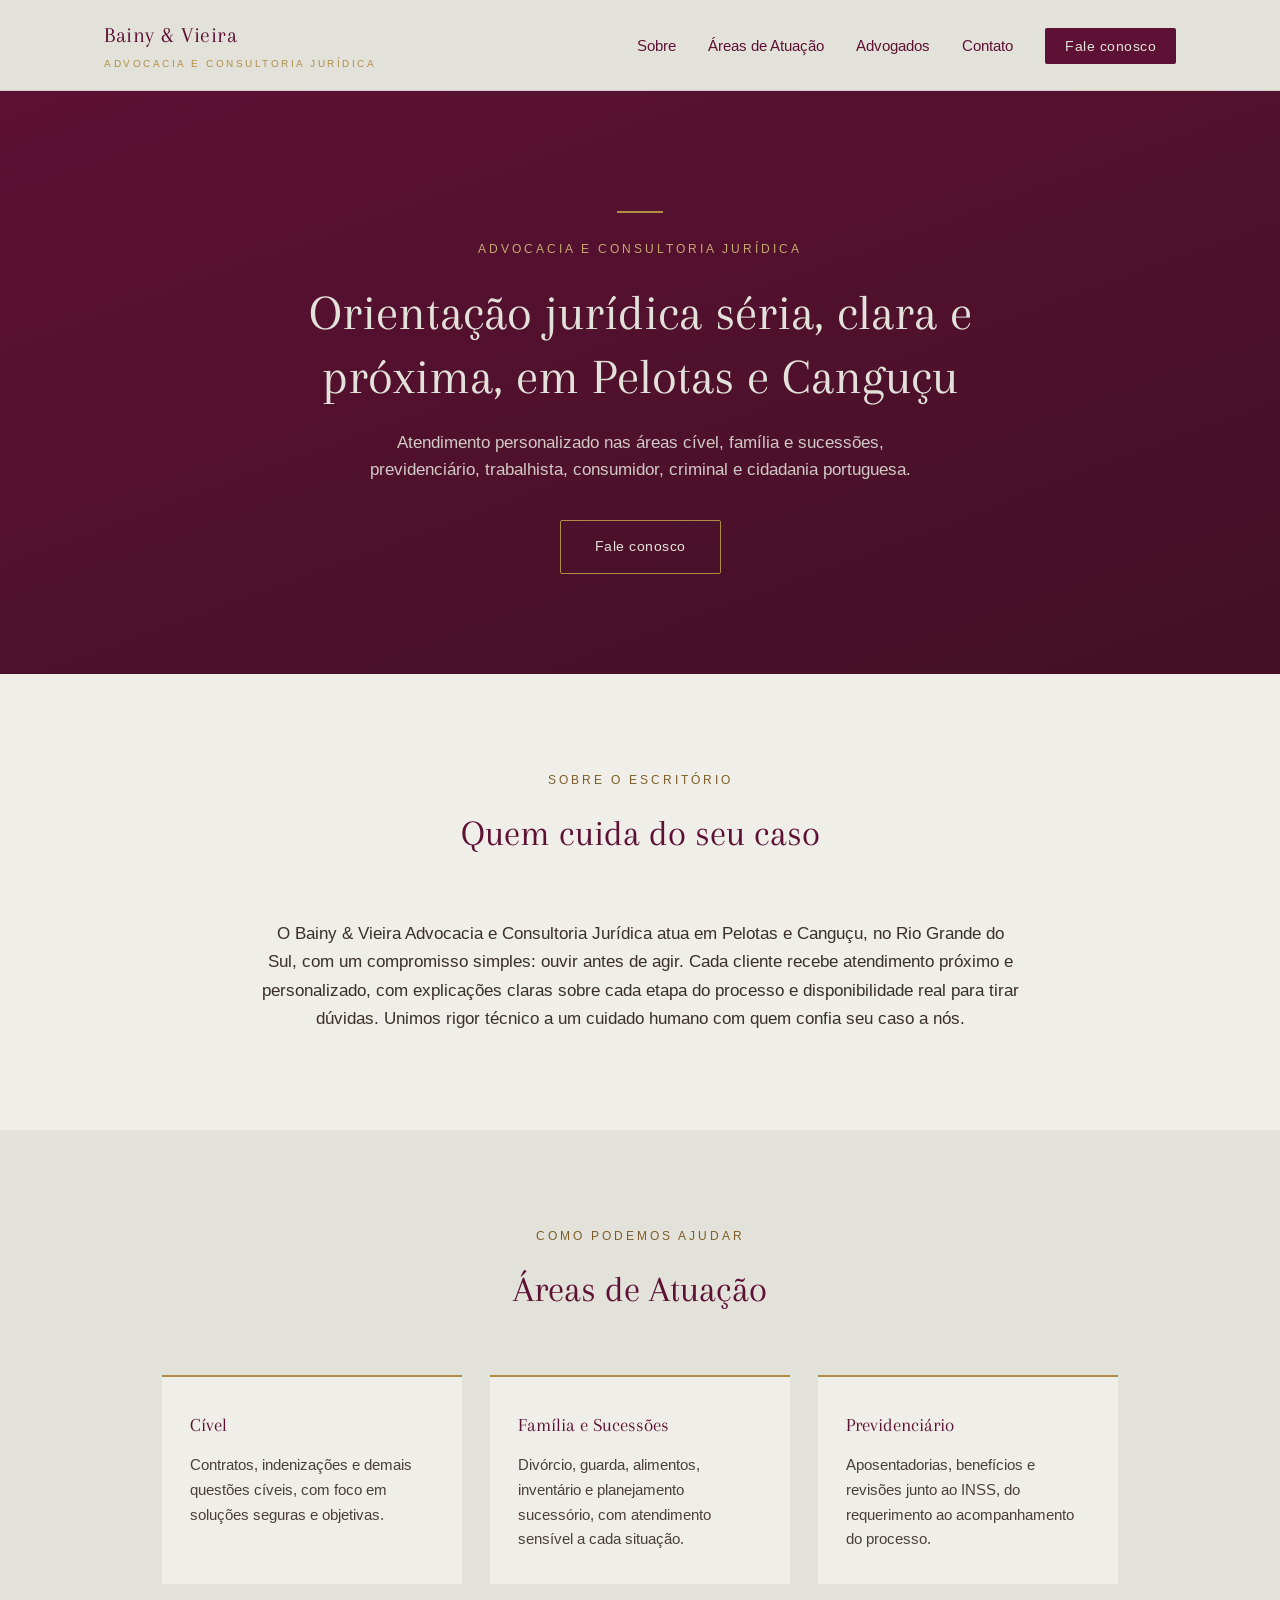
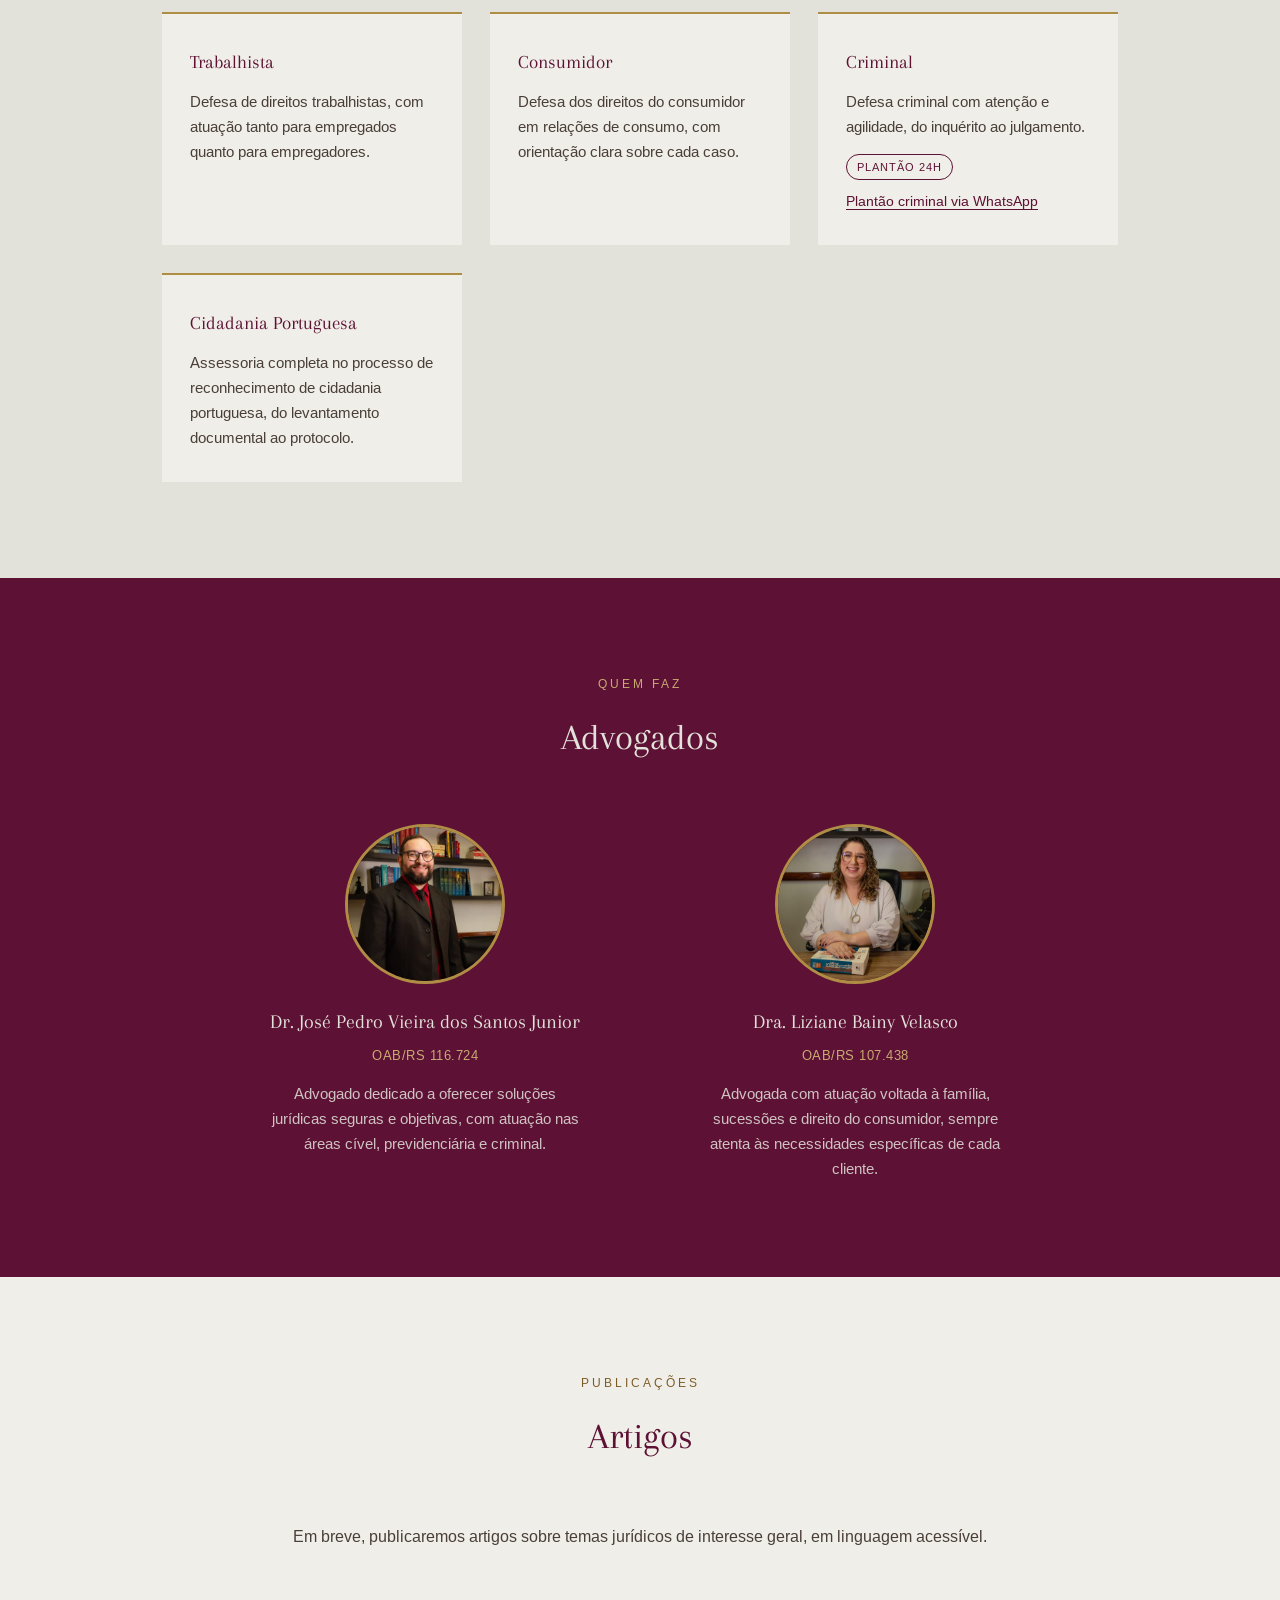
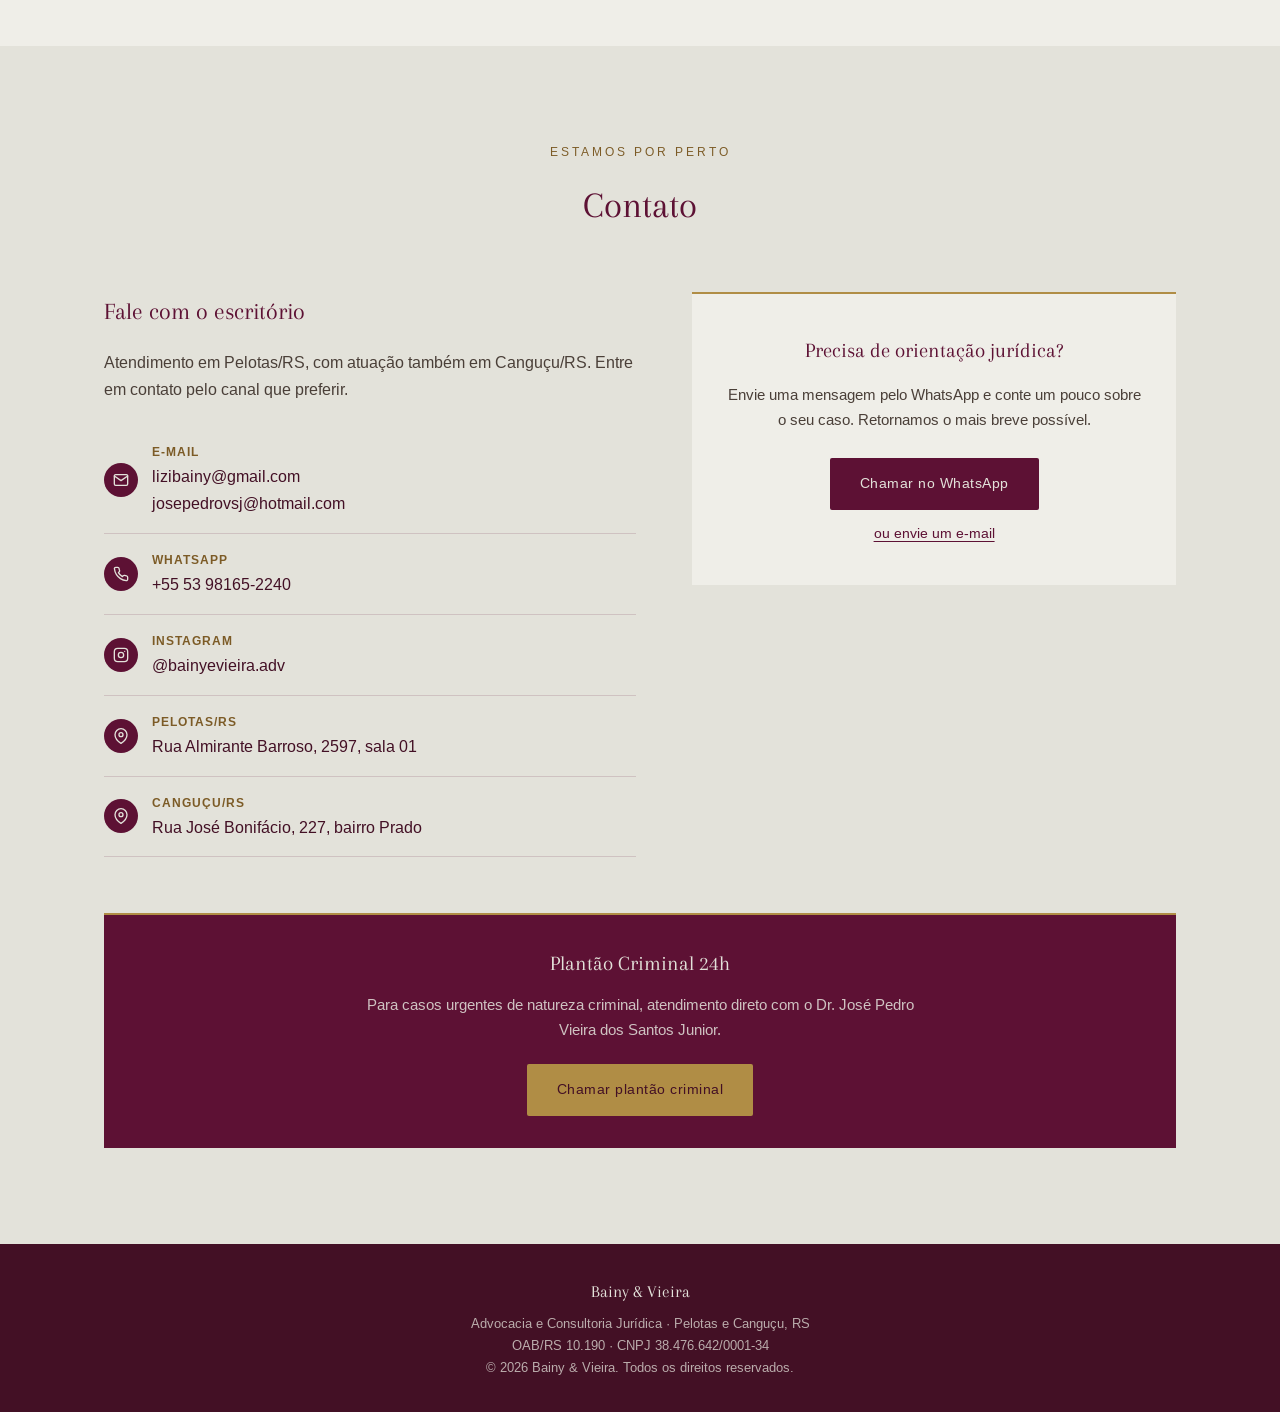
==== index.html @ 046e4b75 "Site Bainy & Vieira v1" ====
<!DOCTYPE html>
<html lang="pt-BR">
<head>
<meta charset="UTF-8">
<meta name="viewport" content="width=device-width, initial-scale=1.0">
<title>Bainy &amp; Vieira Advocacia e Consultoria Jurídica</title>
<meta name="description" content="Bainy &amp; Vieira Advocacia e Consultoria Jurídica. Atuação em Pelotas e Canguçu, RS, nas áreas Cível, Família e Sucessões, Previdenciário, Trabalhista, Consumidor, Criminal e Cidadania Portuguesa.">
<link rel="preconnect" href="https://fonts.googleapis.com">
<link rel="preconnect" href="https://fonts.gstatic.com" crossorigin>
<link href="https://fonts.googleapis.com/css2?family=Arapey:ital@0;1&family=Arimo:ital,wght@0,400;0,500;0,600;0,700;1,400&display=swap" rel="stylesheet">
<link rel="stylesheet" href="assets/styles.css">
<link rel="icon" type="image/svg+xml" href="assets/favicon.svg">
<meta property="og:type" content="website">
<meta property="og:title" content="Bainy &amp; Vieira Advocacia e Consultoria Jurídica">
<meta property="og:description" content="Orientação jurídica séria, clara e próxima, em Pelotas e Canguçu/RS. Atuação nas áreas Cível, Família, Previdenciário, Trabalhista, Consumidor, Criminal e Cidadania Portuguesa.">
<meta property="og:url" content="https://bainyevieira.adv.br">
<meta property="og:locale" content="pt_BR">
</head>
<body>

<header>
  <div class="nav-wrap">
    <a href="#inicio" class="brand">Bainy &amp; Vieira
      <span>Advocacia e Consultoria Jurídica</span>
    </a>
    <button class="menu-toggle" id="menuToggle" aria-label="Abrir menu">
      <span></span><span></span><span></span>
    </button>
    <nav>
      <ul id="navList">
        <li><a href="#sobre">Sobre</a></li>
        <li><a href="#areas">Áreas de Atuação</a></li>
        <li><a href="#advogados">Advogados</a></li>
        <!-- <li><a href="artigos/index.html">Artigos</a></li> -->
        <li><a href="#contato">Contato</a></li>
        <li><a href="#contato" class="nav-cta">Fale conosco</a></li>
      </ul>
    </nav>
  </div>
</header>

<section class="hero" id="inicio">
  <div class="hero-divider"></div>
  <p class="eyebrow">Advocacia e Consultoria Jurídica</p>
  <h1>Orientação jurídica séria, clara e próxima, em Pelotas e Canguçu</h1>
  <p>Atendimento personalizado nas áreas cível, família e sucessões, previdenciário, trabalhista, consumidor, criminal e cidadania portuguesa.</p>
  <a href="#contato" class="btn">Fale conosco</a>
</section>

<section class="sobre" id="sobre">
  <div class="container">
    <div class="section-head">
      <span class="kicker">Sobre o escritório</span>
      <h2>Quem cuida do seu caso</h2>
    </div>
    <div class="sobre-content">
      <p>O Bainy &amp; Vieira Advocacia e Consultoria Jurídica atua em Pelotas e Canguçu, no Rio Grande do Sul, com um compromisso simples: ouvir antes de agir. Cada cliente recebe atendimento próximo e personalizado, com explicações claras sobre cada etapa do processo e disponibilidade real para tirar dúvidas. Unimos rigor técnico a um cuidado humano com quem confia seu caso a nós.</p>
    </div>
  </div>
</section>

<section id="areas">
  <div class="container">
    <div class="section-head">
      <span class="kicker">Como podemos ajudar</span>
      <h2>Áreas de Atuação</h2>
    </div>
    <div class="areas-grid">
      <div class="area-card">
        <h3>Cível</h3>
        <p>Contratos, indenizações e demais questões cíveis, com foco em soluções seguras e objetivas.</p>
      </div>
      <div class="area-card">
        <h3>Família e Sucessões</h3>
        <p>Divórcio, guarda, alimentos, inventário e planejamento sucessório, com atendimento sensível a cada situação.</p>
      </div>
      <div class="area-card">
        <h3>Previdenciário</h3>
        <p>Aposentadorias, benefícios e revisões junto ao INSS, do requerimento ao acompanhamento do processo.</p>
      </div>
      <div class="area-card">
        <h3>Trabalhista</h3>
        <p>Defesa de direitos trabalhistas, com atuação tanto para empregados quanto para empregadores.</p>
      </div>
      <div class="area-card">
        <h3>Consumidor</h3>
        <p>Defesa dos direitos do consumidor em relações de consumo, com orientação clara sobre cada caso.</p>
      </div>
      <div class="area-card">
        <h3>Criminal</h3>
        <p>Defesa criminal com atenção e agilidade, do inquérito ao julgamento.</p>
        <span class="badge">Plantão 24h</span>
        <a href="https://wa.me/5553991443211" target="_blank" rel="noopener" class="link-secundario">Plantão criminal via WhatsApp</a>
      </div>
      <div class="area-card">
        <h3>Cidadania Portuguesa</h3>
        <p>Assessoria completa no processo de reconhecimento de cidadania portuguesa, do levantamento documental ao protocolo.</p>
      </div>
    </div>
  </div>
</section>

<section class="advogados" id="advogados">
  <div class="container">
    <div class="section-head">
      <span class="kicker">Quem faz</span>
      <h2>Advogados</h2>
    </div>
    <div class="advogados-grid">
      <div class="advogado-card">
        <img src="imagem-pedro.jpg" alt="Dr. José Pedro Vieira dos Santos Junior" class="avatar-foto" width="160" height="160" loading="lazy">
        <h3>Dr. José Pedro Vieira dos Santos Junior</h3>
        <p class="oab">OAB/RS 116.724</p>
        <p class="bio">Advogado dedicado a oferecer soluções jurídicas seguras e objetivas, com atuação nas áreas cível, previdenciária e criminal.</p>
      </div>
      <div class="advogado-card">
        <img src="imagem-lizi.jpg" alt="Dra. Liziane Bainy Velasco" class="avatar-foto" width="160" height="160" loading="lazy">
        <h3>Dra. Liziane Bainy Velasco</h3>
        <p class="oab">OAB/RS 107.438</p>
        <p class="bio">Advogada com atuação voltada à família, sucessões e direito do consumidor, sempre atenta às necessidades específicas de cada cliente.</p>
      </div>
    </div>
  </div>
</section>

<section class="artigos" id="artigos-home">
  <div class="container">
    <div class="section-head">
      <span class="kicker">Publicações</span>
      <h2>Artigos</h2>
    </div>
    <p class="artigos-em-breve">Em breve, publicaremos artigos sobre temas jurídicos de interesse geral, em linguagem acessível.</p>
  </div>
</section>

<section id="contato">
  <div class="container">
    <div class="section-head">
      <span class="kicker">Estamos por perto</span>
      <h2>Contato</h2>
    </div>
    <div class="contato-grid">
      <div class="contato-info">
        <h3>Fale com o escritório</h3>
        <p>Atendimento em Pelotas/RS, com atuação também em Canguçu/RS. Entre em contato pelo canal que preferir.</p>
        <ul class="contato-lista">
          <li>
            <span class="icone" aria-hidden="true">
              <svg viewBox="0 0 24 24" fill="none" stroke="currentColor" stroke-width="2" stroke-linecap="round" stroke-linejoin="round"><rect x="2" y="4" width="20" height="16" rx="2"/><path d="M22 6l-10 7L2 6"/></svg>
            </span>
            <div>
              <strong>E-mail</strong>
              <a href="mailto:lizibainy@gmail.com">lizibainy@gmail.com</a><br>
              <a href="mailto:josepedrovsj@hotmail.com">josepedrovsj@hotmail.com</a>
            </div>
          </li>
          <li>
            <span class="icone" aria-hidden="true">
              <svg viewBox="0 0 24 24" fill="none" stroke="currentColor" stroke-width="2" stroke-linecap="round" stroke-linejoin="round"><path d="M22 16.92v3a2 2 0 0 1-2.18 2 19.79 19.79 0 0 1-8.63-3.07 19.5 19.5 0 0 1-6-6 19.79 19.79 0 0 1-3.07-8.67A2 2 0 0 1 4.11 2h3a2 2 0 0 1 2 1.72c.13.96.36 1.9.7 2.81a2 2 0 0 1-.45 2.11L8.09 9.91a16 16 0 0 0 6 6l1.27-1.27a2 2 0 0 1 2.11-.45c.91.34 1.85.57 2.81.7A2 2 0 0 1 22 16.92z"/></svg>
            </span>
            <div>
              <strong>WhatsApp</strong>
              <a href="https://wa.me/5553981652240" target="_blank" rel="noopener">+55 53 98165-2240</a>
            </div>
          </li>
          <li>
            <span class="icone" aria-hidden="true">
              <svg viewBox="0 0 24 24" fill="none" stroke="currentColor" stroke-width="2" stroke-linecap="round" stroke-linejoin="round"><rect x="2" y="2" width="20" height="20" rx="5"/><circle cx="12" cy="12" r="4"/><circle cx="17.5" cy="6.5" r="1" fill="currentColor" stroke="none"/></svg>
            </span>
            <div>
              <strong>Instagram</strong>
              <a href="https://instagram.com/bainyevieira.adv" target="_blank" rel="noopener">@bainyevieira.adv</a>
            </div>
          </li>
          <li>
            <span class="icone" aria-hidden="true">
              <svg viewBox="0 0 24 24" fill="none" stroke="currentColor" stroke-width="2" stroke-linecap="round" stroke-linejoin="round"><path d="M21 10c0 7-9 13-9 13s-9-6-9-13a9 9 0 0 1 18 0z"/><circle cx="12" cy="10" r="3"/></svg>
            </span>
            <div>
              <strong>Pelotas/RS</strong>
              <span>Rua Almirante Barroso, 2597, sala 01</span>
            </div>
          </li>
          <li>
            <span class="icone" aria-hidden="true">
              <svg viewBox="0 0 24 24" fill="none" stroke="currentColor" stroke-width="2" stroke-linecap="round" stroke-linejoin="round"><path d="M21 10c0 7-9 13-9 13s-9-6-9-13a9 9 0 0 1 18 0z"/><circle cx="12" cy="10" r="3"/></svg>
            </span>
            <div>
              <strong>Canguçu/RS</strong>
              <span>Rua José Bonifácio, 227, bairro Prado</span>
            </div>
          </li>
        </ul>
      </div>
      <div class="contato-card">
        <h3>Precisa de orientação jurídica?</h3>
        <p>Envie uma mensagem pelo WhatsApp e conte um pouco sobre o seu caso. Retornamos o mais breve possível.</p>
        <a href="https://wa.me/5553981652240" target="_blank" rel="noopener" class="btn-vinho">Chamar no WhatsApp</a>
        <a href="mailto:lizibainy@gmail.com" class="link-secundario">ou envie um e-mail</a>
      </div>
    </div>
    <div class="plantao-criminal">
      <h3>Plantão Criminal 24h</h3>
      <p>Para casos urgentes de natureza criminal, atendimento direto com o Dr. José Pedro Vieira dos Santos Junior.</p>
      <a href="https://wa.me/5553991443211" target="_blank" rel="noopener" class="btn-vinho">Chamar plantão criminal</a>
    </div>
  </div>
</section>

<footer>
  <div class="brand-footer">Bainy &amp; Vieira</div>
  <p>Advocacia e Consultoria Jurídica &middot; Pelotas e Canguçu, RS</p>
  <p>OAB/RS 10.190 &middot; CNPJ 38.476.642/0001-34</p>
  <p>&copy; <span id="ano"></span> Bainy &amp; Vieira. Todos os direitos reservados.</p>
</footer>

<script src="assets/main.js"></script>

</body>
</html>
---- assets/styles.css ----
:root{
  --vinho: #5D1134;
  --vinho-escuro: #431025;
  --creme: #E3E2DA;
  --creme-claro: #EFEEE8;
  --dourado: #B08D45;
  --dourado-claro: #C9AC72;
  --dourado-texto: #7C5B26;
  --texto: #2B2320;
  --sombra: rgba(93,17,52,0.12);
}

*{ box-sizing: border-box; margin:0; padding:0; }

html{ scroll-behavior: smooth; }

body{
  font-family: 'Arimo', sans-serif;
  background: var(--creme);
  color: var(--texto);
  line-height: 1.65;
  -webkit-font-smoothing: antialiased;
}

h1,h2,h3,.brand{
  font-family: 'Arapey', serif;
  font-weight: 400;
  color: var(--vinho);
}

a{ color: inherit; text-decoration: none; }

img{ max-width: 100%; display: block; }

.container{
  max-width: 1120px;
  margin: 0 auto;
  padding: 0 24px;
}

/* ---------- HEADER ---------- */
header{
  position: sticky;
  top: 0;
  z-index: 100;
  background: var(--creme);
  border-bottom: 1px solid rgba(93,17,52,0.12);
}

.nav-wrap{
  display: flex;
  align-items: center;
  justify-content: space-between;
  padding: 18px 24px;
  max-width: 1120px;
  margin: 0 auto;
}

.brand{
  font-size: 1.35rem;
  letter-spacing: 0.5px;
}

.brand span{
  display: block;
  font-family: 'Arimo', sans-serif;
  font-size: 0.62rem;
  letter-spacing: 2.5px;
  text-transform: uppercase;
  color: var(--dourado);
  margin-top: 2px;
}

nav ul{
  list-style: none;
  display: flex;
  gap: 32px;
}

nav a{
  font-size: 0.92rem;
  color: var(--vinho);
  position: relative;
  padding-bottom: 4px;
}

nav a::after{
  content: "";
  position: absolute;
  left: 0; bottom: 0;
  width: 0;
  height: 1px;
  background: var(--dourado);
  transition: width 0.25s ease;
}

nav a:hover::after{ width: 100%; }

.nav-cta{
  background: var(--vinho);
  color: var(--creme) !important;
  padding: 10px 20px;
  border-radius: 2px;
  font-size: 0.85rem;
  letter-spacing: 0.5px;
  transition: background 0.25s ease;
}
.nav-cta:hover{ background: var(--vinho-escuro); }
.nav-cta::after{ display:none; }

.menu-toggle{
  display: none;
  flex-direction: column;
  gap: 5px;
  background: none;
  border: none;
  cursor: pointer;
  padding: 6px;
}
.menu-toggle span{
  width: 24px;
  height: 2px;
  background: var(--vinho);
}

/* ---------- HERO ---------- */
.hero{
  background: linear-gradient(160deg, var(--vinho) 0%, var(--vinho-escuro) 100%);
  color: var(--creme);
  padding: 120px 24px 100px;
  text-align: center;
}

.hero .eyebrow{
  text-transform: uppercase;
  letter-spacing: 3px;
  font-size: 0.75rem;
  color: var(--dourado-claro);
  margin-bottom: 22px;
}

.hero h1{
  color: var(--creme);
  font-size: clamp(2.1rem, 4.5vw, 3.2rem);
  max-width: 780px;
  margin: 0 auto 20px;
  line-height: 1.25;
}

.hero p{
  max-width: 560px;
  margin: 0 auto 36px;
  font-size: 1.05rem;
  color: rgba(227,226,218,0.88);
}

.btn{
  display: inline-block;
  padding: 14px 34px;
  border: 1px solid var(--dourado);
  color: var(--creme);
  font-size: 0.9rem;
  letter-spacing: 0.5px;
  border-radius: 2px;
  transition: all 0.25s ease;
}
.btn:hover{
  background: var(--dourado);
  color: var(--vinho-escuro);
}

.hero-divider{
  width: 46px;
  height: 2px;
  background: var(--dourado);
  margin: 0 auto 26px;
}

/* ---------- PAGE HEADER (subpáginas) ---------- */
.pagina-header{
  background: linear-gradient(160deg, var(--vinho) 0%, var(--vinho-escuro) 100%);
  color: var(--creme);
  padding: 76px 24px 60px;
  text-align: center;
}

.pagina-header .eyebrow{
  text-transform: uppercase;
  letter-spacing: 3px;
  font-size: 0.75rem;
  color: var(--dourado-claro);
  margin-bottom: 16px;
}

.pagina-header h1{
  color: var(--creme);
  font-size: clamp(1.8rem, 4vw, 2.6rem);
  max-width: 700px;
  margin: 0 auto 16px;
}

.pagina-header p{
  max-width: 560px;
  margin: 0 auto;
  color: rgba(227,226,218,0.88);
  font-size: 1rem;
}

/* ---------- SECTION GENERIC ---------- */
section{ padding: 96px 0; }

.section-head{
  text-align: center;
  max-width: 620px;
  margin: 0 auto 56px;
}

.section-head .kicker{
  text-transform: uppercase;
  letter-spacing: 3px;
  font-size: 0.72rem;
  color: var(--dourado-texto);
  display: block;
  margin-bottom: 14px;
}

.section-head h2{
  font-size: clamp(1.7rem, 3vw, 2.3rem);
}

/* ---------- SOBRE ---------- */
.sobre{
  background: var(--creme-claro);
}

.sobre-content{
  max-width: 760px;
  margin: 0 auto;
  text-align: center;
}

.sobre-content p{
  font-size: 1.08rem;
  color: #3a2f29;
}

/* ---------- AREAS ---------- */
.areas-grid{
  display: grid;
  grid-template-columns: repeat(auto-fill, minmax(260px, 300px));
  justify-content: center;
  gap: 28px;
}

.area-card{
  background: var(--creme-claro);
  border-top: 2px solid var(--dourado);
  padding: 32px 28px;
  transition: transform 0.25s ease, box-shadow 0.25s ease;
}

.area-card:hover{
  transform: translateY(-4px);
  box-shadow: 0 14px 30px var(--sombra);
}

.area-card h3{
  font-size: 1.2rem;
  margin-bottom: 12px;
}

.area-card p{
  font-size: 0.94rem;
  color: #4a3f38;
}

.area-card .badge{
  display: inline-block;
  margin-top: 14px;
  font-size: 0.7rem;
  letter-spacing: 1px;
  text-transform: uppercase;
  color: var(--vinho);
  border: 1px solid var(--vinho);
  padding: 3px 10px;
  border-radius: 20px;
}

/* ---------- ADVOGADOS ---------- */
.advogados{
  background: var(--vinho);
  color: var(--creme);
}

.advogados .section-head h2{ color: var(--creme); }
.advogados .section-head .kicker{ color: var(--dourado-claro); }

.advogados-grid{
  display: grid;
  grid-template-columns: repeat(auto-fit, minmax(280px, 1fr));
  gap: 40px;
  max-width: 820px;
  margin: 0 auto;
}

.advogado-card{
  text-align: center;
}

.avatar{
  width: 108px;
  height: 108px;
  border-radius: 50%;
  background: var(--vinho-escuro);
  border: 2px solid var(--dourado);
  display: flex;
  align-items: center;
  justify-content: center;
  margin: 0 auto 22px;
  font-family: 'Arapey', serif;
  font-size: 1.7rem;
  color: var(--dourado-claro);
}

.avatar-foto{
  width: 160px;
  height: 160px;
  border-radius: 50%;
  border: 3px solid var(--dourado);
  object-fit: cover;
  object-position: center center;
  margin: 0 auto 22px;
  display: block;
}

.advogado-card h3{
  color: var(--creme);
  font-size: 1.25rem;
  margin-bottom: 6px;
}

.oab{
  font-size: 0.8rem;
  color: var(--dourado-claro);
  letter-spacing: 0.5px;
  margin-bottom: 16px;
}

.advogado-card p.bio{
  font-size: 0.94rem;
  color: rgba(227,226,218,0.85);
  max-width: 320px;
  margin: 0 auto;
}

/* ---------- ARTIGOS ---------- */
.artigos{
  background: var(--creme-claro);
}

.artigos-grid{
  display: grid;
  grid-template-columns: repeat(auto-fill, minmax(280px, 340px));
  justify-content: center;
  gap: 28px;
}

.artigo-card{
  background: var(--creme);
  border-top: 2px solid var(--dourado);
  padding: 30px 28px;
  display: flex;
  flex-direction: column;
  transition: transform 0.25s ease, box-shadow 0.25s ease;
}

.artigo-card:hover{
  transform: translateY(-4px);
  box-shadow: 0 14px 30px var(--sombra);
}

.artigo-meta{
  text-transform: uppercase;
  letter-spacing: 1px;
  font-size: 0.7rem;
  color: var(--dourado-texto);
  margin-bottom: 10px;
}

.artigo-card h3{
  font-size: 1.15rem;
  margin-bottom: 10px;
}

.artigo-card p{
  font-size: 0.92rem;
  color: #4a3f38;
  margin-bottom: 18px;
  flex-grow: 1;
}

.ler-mais{
  font-size: 0.85rem;
  color: var(--vinho);
  font-weight: 600;
  letter-spacing: 0.3px;
}

.artigos-cta{
  text-align: center;
  margin-top: 44px;
}

.artigos-em-breve{
  text-align: center;
  color: #4a3f38;
  font-size: 1.02rem;
}

/* ---------- CONTEÚDO DE ARTIGO ---------- */
.artigo-conteudo{
  max-width: 720px;
  margin: 0 auto;
}

.artigo-conteudo p{
  margin-bottom: 20px;
  font-size: 1.02rem;
  color: #3a2f29;
}

.voltar-link{
  display: inline-block;
  margin-bottom: 36px;
  font-size: 0.88rem;
  color: var(--vinho);
}
.voltar-link:hover{ text-decoration: underline; }

/* ---------- CONTATO ---------- */
.contato-grid{
  display: grid;
  grid-template-columns: 1.1fr 1fr;
  gap: 56px;
  align-items: start;
}

.contato-info h3{
  font-size: 1.5rem;
  margin-bottom: 18px;
}

.contato-info p{
  margin-bottom: 24px;
  color: #4a3f38;
}

.contato-lista{
  list-style: none;
}

.contato-lista li{
  display: flex;
  align-items: center;
  gap: 14px;
  padding: 16px 0;
  border-bottom: 1px solid rgba(93,17,52,0.15);
}

.contato-lista .icone{
  width: 34px;
  height: 34px;
  border-radius: 50%;
  background: var(--vinho);
  color: var(--creme);
  display: flex;
  align-items: center;
  justify-content: center;
  flex-shrink: 0;
}

.contato-lista .icone svg{
  width: 16px;
  height: 16px;
}

.contato-lista strong{
  display: block;
  font-size: 0.72rem;
  text-transform: uppercase;
  letter-spacing: 1px;
  color: var(--dourado-texto);
  margin-bottom: 2px;
}

.contato-lista a, .contato-lista span{
  font-size: 0.98rem;
  color: var(--vinho-escuro);
}

.contato-card{
  background: var(--creme-claro);
  border-top: 2px solid var(--dourado);
  padding: 40px 32px;
  text-align: center;
}

.contato-card h3{
  font-size: 1.3rem;
  margin-bottom: 14px;
}

.contato-card p{
  color: #4a3f38;
  margin-bottom: 26px;
  font-size: 0.95rem;
}

.btn-vinho{
  display: inline-block;
  background: var(--vinho);
  color: var(--creme);
  padding: 14px 30px;
  font-size: 0.9rem;
  letter-spacing: 0.5px;
  border-radius: 2px;
  transition: background 0.25s ease;
  margin-bottom: 12px;
}
.btn-vinho:hover{ background: var(--vinho-escuro); }

.link-secundario{
  display: block;
  font-size: 0.88rem;
  color: var(--vinho);
  text-decoration: underline;
  text-underline-offset: 3px;
}

.area-card .link-secundario{
  margin-top: 10px;
  display: inline-block;
}

/* ---------- PLANTAO CRIMINAL ---------- */
.plantao-criminal{
  margin-top: 56px;
  background: var(--vinho);
  color: var(--creme);
  padding: 32px;
  text-align: center;
  border-top: 2px solid var(--dourado);
}

.plantao-criminal h3{
  color: var(--creme);
  font-size: 1.3rem;
  margin-bottom: 10px;
}

.plantao-criminal p{
  color: rgba(227,226,218,0.85);
  font-size: 0.95rem;
  max-width: 560px;
  margin: 0 auto 22px;
}

.plantao-criminal .btn-vinho{
  background: var(--dourado);
  color: var(--vinho-escuro);
  margin-bottom: 0;
}
.plantao-criminal .btn-vinho:hover{
  background: var(--dourado-claro);
}

/* ---------- FOOTER ---------- */
footer{
  background: var(--vinho-escuro);
  color: rgba(227,226,218,0.75);
  text-align: center;
  padding: 34px 24px;
  font-size: 0.82rem;
}

footer .brand-footer{
  font-family: 'Arapey', serif;
  color: var(--creme);
  font-size: 1.05rem;
  margin-bottom: 8px;
}

/* ---------- RESPONSIVE ---------- */
@media (max-width: 820px){
  .contato-grid{ grid-template-columns: 1fr; }
}

@media (max-width: 720px){
  nav ul{
    position: absolute;
    top: 100%;
    left: 0;
    right: 0;
    background: var(--creme);
    flex-direction: column;
    align-items: center;
    gap: 0;
    max-height: 0;
    overflow: hidden;
    transition: max-height 0.3s ease;
    border-bottom: 1px solid rgba(93,17,52,0.12);
  }
  nav ul.open{ max-height: 380px; }
  nav ul li{ width: 100%; text-align: center; }
  nav ul li a{ display: block; padding: 16px 0; }
  nav a::after{ display: none; }
  .menu-toggle{ display: flex; }
  .nav-cta{ display: none; }
}

@media (max-width: 480px){
  .hero, .pagina-header{ padding: 96px 20px 76px; }
  section{ padding: 72px 0; }
}
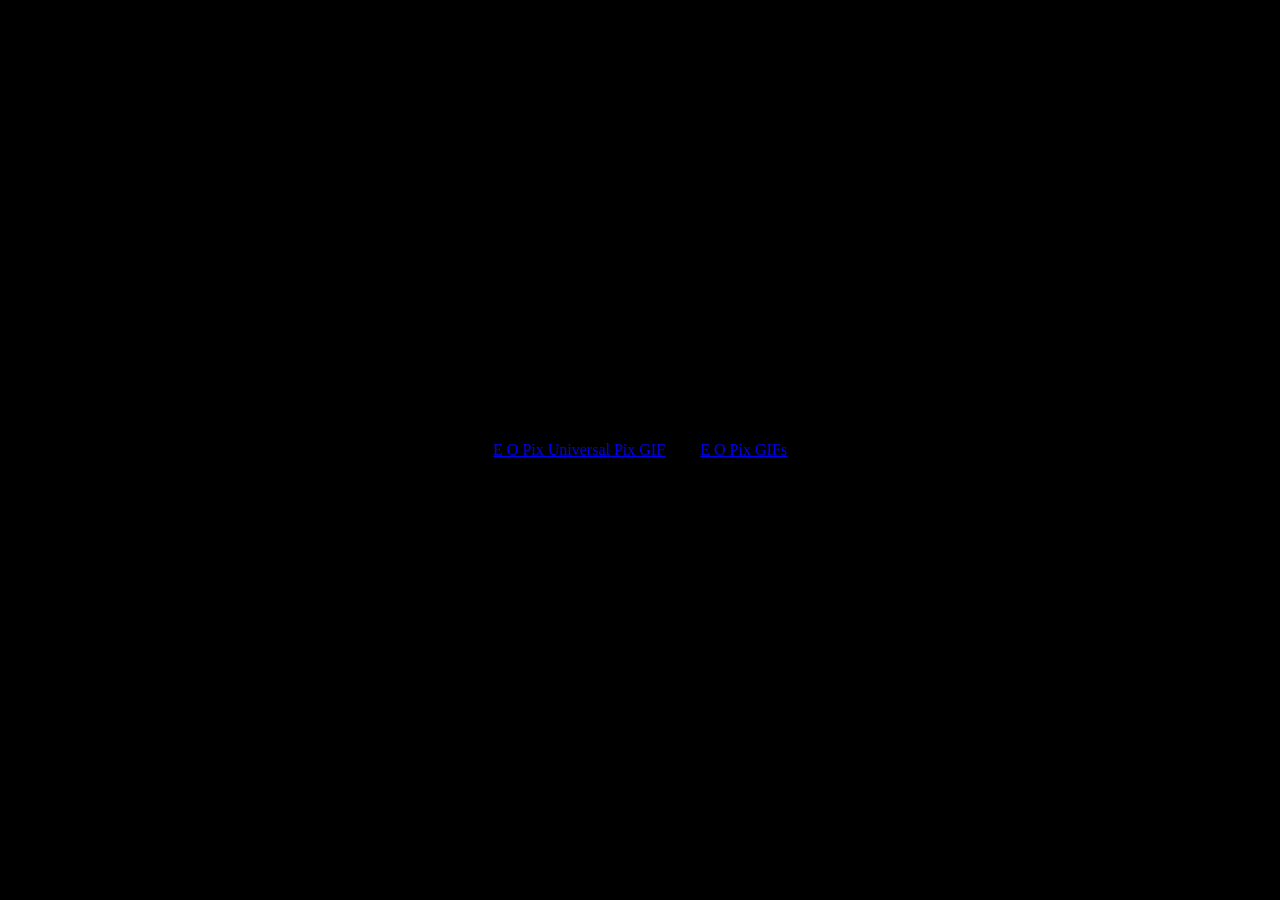
==== commit e7e91d54: "Remove todo o conteúdo do site e substitui por tela preta com gif Mantém apenas o CNAME e um index.h" ====
--- a/index.html
+++ b/index.html
@@ -1,220 +1,31 @@
-<!DOCTYPE html>
-<html lang="pt-BR">
+<!doctype html>
+<html lang="pt-br">
 <head>
-<meta charset="UTF-8">
-<meta name="viewport" content="width=device-width, initial-scale=1.0">
-<title>Bainy &amp; Vieira Advocacia e Consultoria Jurídica</title>
-<meta name="description" content="Bainy &amp; Vieira Advocacia e Consultoria Jurídica. Atuação em Pelotas e Canguçu, RS, nas áreas Cível, Família e Sucessões, Previdenciário, Trabalhista, Consumidor, Criminal e Cidadania Portuguesa.">
-<link rel="preconnect" href="https://fonts.googleapis.com">
-<link rel="preconnect" href="https://fonts.gstatic.com" crossorigin>
-<link href="https://fonts.googleapis.com/css2?family=Arapey:ital@0;1&family=Arimo:ital,wght@0,400;0,500;0,600;0,700;1,400&display=swap" rel="stylesheet">
-<link rel="stylesheet" href="assets/styles.css">
-<link rel="icon" type="image/svg+xml" href="assets/favicon.svg">
-<meta property="og:type" content="website">
-<meta property="og:title" content="Bainy &amp; Vieira Advocacia e Consultoria Jurídica">
-<meta property="og:description" content="Orientação jurídica séria, clara e próxima, em Pelotas e Canguçu/RS. Atuação nas áreas Cível, Família, Previdenciário, Trabalhista, Consumidor, Criminal e Cidadania Portuguesa.">
-<meta property="og:url" content="https://bainyevieira.adv.br">
-<meta property="og:locale" content="pt_BR">
+<meta charset="utf-8">
+<meta name="viewport" content="width=device-width, initial-scale=1">
+<title>.</title>
+<style>
+  html, body {
+    margin: 0;
+    padding: 0;
+    height: 100%;
+    background: #000;
+  }
+  .wrap {
+    height: 100vh;
+    display: flex;
+    align-items: center;
+    justify-content: center;
+  }
+  .tenor-gif-embed {
+    max-width: 90vw;
+  }
+</style>
 </head>
 <body>
-
-<header>
-  <div class="nav-wrap">
-    <a href="#inicio" class="brand">Bainy &amp; Vieira
-      <span>Advocacia e Consultoria Jurídica</span>
-    </a>
-    <button class="menu-toggle" id="menuToggle" aria-label="Abrir menu">
-      <span></span><span></span><span></span>
-    </button>
-    <nav>
-      <ul id="navList">
-        <li><a href="#sobre">Sobre</a></li>
-        <li><a href="#areas">Áreas de Atuação</a></li>
-        <li><a href="#advogados">Advogados</a></li>
-        <!-- <li><a href="artigos/index.html">Artigos</a></li> -->
-        <li><a href="#contato">Contato</a></li>
-        <li><a href="#contato" class="nav-cta">Fale conosco</a></li>
-      </ul>
-    </nav>
-  </div>
-</header>
-
-<section class="hero" id="inicio">
-  <div class="hero-divider"></div>
-  <p class="eyebrow">Advocacia e Consultoria Jurídica</p>
-  <h1>Orientação jurídica séria, clara e próxima, em Pelotas e Canguçu</h1>
-  <p>Atendimento personalizado nas áreas cível, família e sucessões, previdenciário, trabalhista, consumidor, criminal e cidadania portuguesa.</p>
-  <a href="#contato" class="btn">Fale conosco</a>
-</section>
-
-<section class="sobre" id="sobre">
-  <div class="container">
-    <div class="section-head">
-      <span class="kicker">Sobre o escritório</span>
-      <h2>Quem cuida do seu caso</h2>
-    </div>
-    <div class="sobre-content">
-      <p>O Bainy &amp; Vieira Advocacia e Consultoria Jurídica atua em Pelotas e Canguçu, no Rio Grande do Sul, com um compromisso simples: ouvir antes de agir. Cada cliente recebe atendimento próximo e personalizado, com explicações claras sobre cada etapa do processo e disponibilidade real para tirar dúvidas. Unimos rigor técnico a um cuidado humano com quem confia seu caso a nós.</p>
-    </div>
-  </div>
-</section>
-
-<section id="areas">
-  <div class="container">
-    <div class="section-head">
-      <span class="kicker">Como podemos ajudar</span>
-      <h2>Áreas de Atuação</h2>
-    </div>
-    <div class="areas-grid">
-      <div class="area-card">
-        <h3>Cível</h3>
-        <p>Contratos, indenizações e demais questões cíveis, com foco em soluções seguras e objetivas.</p>
-      </div>
-      <div class="area-card">
-        <h3>Família e Sucessões</h3>
-        <p>Divórcio, guarda, alimentos, inventário e planejamento sucessório, com atendimento sensível a cada situação.</p>
-      </div>
-      <div class="area-card">
-        <h3>Previdenciário</h3>
-        <p>Aposentadorias, benefícios e revisões junto ao INSS, do requerimento ao acompanhamento do processo.</p>
-      </div>
-      <div class="area-card">
-        <h3>Trabalhista</h3>
-        <p>Defesa de direitos trabalhistas, com atuação tanto para empregados quanto para empregadores.</p>
-      </div>
-      <div class="area-card">
-        <h3>Consumidor</h3>
-        <p>Defesa dos direitos do consumidor em relações de consumo, com orientação clara sobre cada caso.</p>
-      </div>
-      <div class="area-card">
-        <h3>Criminal</h3>
-        <p>Defesa criminal com atenção e agilidade, do inquérito ao julgamento.</p>
-        <span class="badge">Plantão 24h</span>
-        <a href="https://wa.me/5553991443211" target="_blank" rel="noopener" class="link-secundario">Plantão criminal via WhatsApp</a>
-      </div>
-      <div class="area-card">
-        <h3>Cidadania Portuguesa</h3>
-        <p>Assessoria completa no processo de reconhecimento de cidadania portuguesa, do levantamento documental ao protocolo.</p>
-      </div>
-    </div>
-  </div>
-</section>
-
-<section class="advogados" id="advogados">
-  <div class="container">
-    <div class="section-head">
-      <span class="kicker">Quem faz</span>
-      <h2>Advogados</h2>
-    </div>
-    <div class="advogados-grid">
-      <div class="advogado-card">
-        <img src="imagem-pedro.jpg" alt="Dr. José Pedro Vieira dos Santos Junior" class="avatar-foto" width="160" height="160" loading="lazy">
-        <h3>Dr. José Pedro Vieira dos Santos Junior</h3>
-        <p class="oab">OAB/RS 116.724</p>
-        <p class="bio">Advogado dedicado a oferecer soluções jurídicas seguras e objetivas, com atuação nas áreas cível, previdenciária e criminal.</p>
-      </div>
-      <div class="advogado-card">
-        <img src="imagem-lizi.jpg" alt="Dra. Liziane Bainy Velasco" class="avatar-foto" width="160" height="160" loading="lazy">
-        <h3>Dra. Liziane Bainy Velasco</h3>
-        <p class="oab">OAB/RS 107.438</p>
-        <p class="bio">Advogada com atuação voltada à família, sucessões e direito do consumidor, sempre atenta às necessidades específicas de cada cliente.</p>
-      </div>
-    </div>
-  </div>
-</section>
-
-<section class="artigos" id="artigos-home">
-  <div class="container">
-    <div class="section-head">
-      <span class="kicker">Publicações</span>
-      <h2>Artigos</h2>
-    </div>
-    <p class="artigos-em-breve">Em breve, publicaremos artigos sobre temas jurídicos de interesse geral, em linguagem acessível.</p>
-  </div>
-</section>
-
-<section id="contato">
-  <div class="container">
-    <div class="section-head">
-      <span class="kicker">Estamos por perto</span>
-      <h2>Contato</h2>
-    </div>
-    <div class="contato-grid">
-      <div class="contato-info">
-        <h3>Fale com o escritório</h3>
-        <p>Atendimento em Pelotas/RS, com atuação também em Canguçu/RS. Entre em contato pelo canal que preferir.</p>
-        <ul class="contato-lista">
-          <li>
-            <span class="icone" aria-hidden="true">
-              <svg viewBox="0 0 24 24" fill="none" stroke="currentColor" stroke-width="2" stroke-linecap="round" stroke-linejoin="round"><rect x="2" y="4" width="20" height="16" rx="2"/><path d="M22 6l-10 7L2 6"/></svg>
-            </span>
-            <div>
-              <strong>E-mail</strong>
-              <a href="mailto:lizibainy@gmail.com">lizibainy@gmail.com</a><br>
-              <a href="mailto:josepedrovsj@hotmail.com">josepedrovsj@hotmail.com</a>
-            </div>
-          </li>
-          <li>
-            <span class="icone" aria-hidden="true">
-              <svg viewBox="0 0 24 24" fill="none" stroke="currentColor" stroke-width="2" stroke-linecap="round" stroke-linejoin="round"><path d="M22 16.92v3a2 2 0 0 1-2.18 2 19.79 19.79 0 0 1-8.63-3.07 19.5 19.5 0 0 1-6-6 19.79 19.79 0 0 1-3.07-8.67A2 2 0 0 1 4.11 2h3a2 2 0 0 1 2 1.72c.13.96.36 1.9.7 2.81a2 2 0 0 1-.45 2.11L8.09 9.91a16 16 0 0 0 6 6l1.27-1.27a2 2 0 0 1 2.11-.45c.91.34 1.85.57 2.81.7A2 2 0 0 1 22 16.92z"/></svg>
-            </span>
-            <div>
-              <strong>WhatsApp</strong>
-              <a href="https://wa.me/5553981652240" target="_blank" rel="noopener">+55 53 98165-2240</a>
-            </div>
-          </li>
-          <li>
-            <span class="icone" aria-hidden="true">
-              <svg viewBox="0 0 24 24" fill="none" stroke="currentColor" stroke-width="2" stroke-linecap="round" stroke-linejoin="round"><rect x="2" y="2" width="20" height="20" rx="5"/><circle cx="12" cy="12" r="4"/><circle cx="17.5" cy="6.5" r="1" fill="currentColor" stroke="none"/></svg>
-            </span>
-            <div>
-              <strong>Instagram</strong>
-              <a href="https://instagram.com/bainyevieira.adv" target="_blank" rel="noopener">@bainyevieira.adv</a>
-            </div>
-          </li>
-          <li>
-            <span class="icone" aria-hidden="true">
-              <svg viewBox="0 0 24 24" fill="none" stroke="currentColor" stroke-width="2" stroke-linecap="round" stroke-linejoin="round"><path d="M21 10c0 7-9 13-9 13s-9-6-9-13a9 9 0 0 1 18 0z"/><circle cx="12" cy="10" r="3"/></svg>
-            </span>
-            <div>
-              <strong>Pelotas/RS</strong>
-              <span>Rua Almirante Barroso, 2597, sala 01</span>
-            </div>
-          </li>
-          <li>
-            <span class="icone" aria-hidden="true">
-              <svg viewBox="0 0 24 24" fill="none" stroke="currentColor" stroke-width="2" stroke-linecap="round" stroke-linejoin="round"><path d="M21 10c0 7-9 13-9 13s-9-6-9-13a9 9 0 0 1 18 0z"/><circle cx="12" cy="10" r="3"/></svg>
-            </span>
-            <div>
-              <strong>Canguçu/RS</strong>
-              <span>Rua José Bonifácio, 227, bairro Prado</span>
-            </div>
-          </li>
-        </ul>
-      </div>
-      <div class="contato-card">
-        <h3>Precisa de orientação jurídica?</h3>
-        <p>Envie uma mensagem pelo WhatsApp e conte um pouco sobre o seu caso. Retornamos o mais breve possível.</p>
-        <a href="https://wa.me/5553981652240" target="_blank" rel="noopener" class="btn-vinho">Chamar no WhatsApp</a>
-        <a href="mailto:lizibainy@gmail.com" class="link-secundario">ou envie um e-mail</a>
-      </div>
-    </div>
-    <div class="plantao-criminal">
-      <h3>Plantão Criminal 24h</h3>
-      <p>Para casos urgentes de natureza criminal, atendimento direto com o Dr. José Pedro Vieira dos Santos Junior.</p>
-      <a href="https://wa.me/5553991443211" target="_blank" rel="noopener" class="btn-vinho">Chamar plantão criminal</a>
-    </div>
-  </div>
-</section>
-
-<footer>
-  <div class="brand-footer">Bainy &amp; Vieira</div>
-  <p>Advocacia e Consultoria Jurídica &middot; Pelotas e Canguçu, RS</p>
-  <p>OAB/RS 10.190 &middot; CNPJ 38.476.642/0001-34</p>
-  <p>&copy; <span id="ano"></span> Bainy &amp; Vieira. Todos os direitos reservados.</p>
-</footer>
-
-<script src="assets/main.js"></script>
-
+<div class="wrap">
+<div class="tenor-gif-embed" data-postid="13673353968724945057" data-share-method="host" data-aspect-ratio="1.74126" data-width="100%"><a href="https://tenor.com/view/e-o-pix-pix-universal-pix-gif-13673353968724945057">E O Pix Universal Pix GIF</a>from <a href="https://tenor.com/search/e+o+pix-gifs">E O Pix GIFs</a></div>
+<script type="text/javascript" async src="https://tenor.com/embed.js"></script>
+</div>
 </body>
 </html>
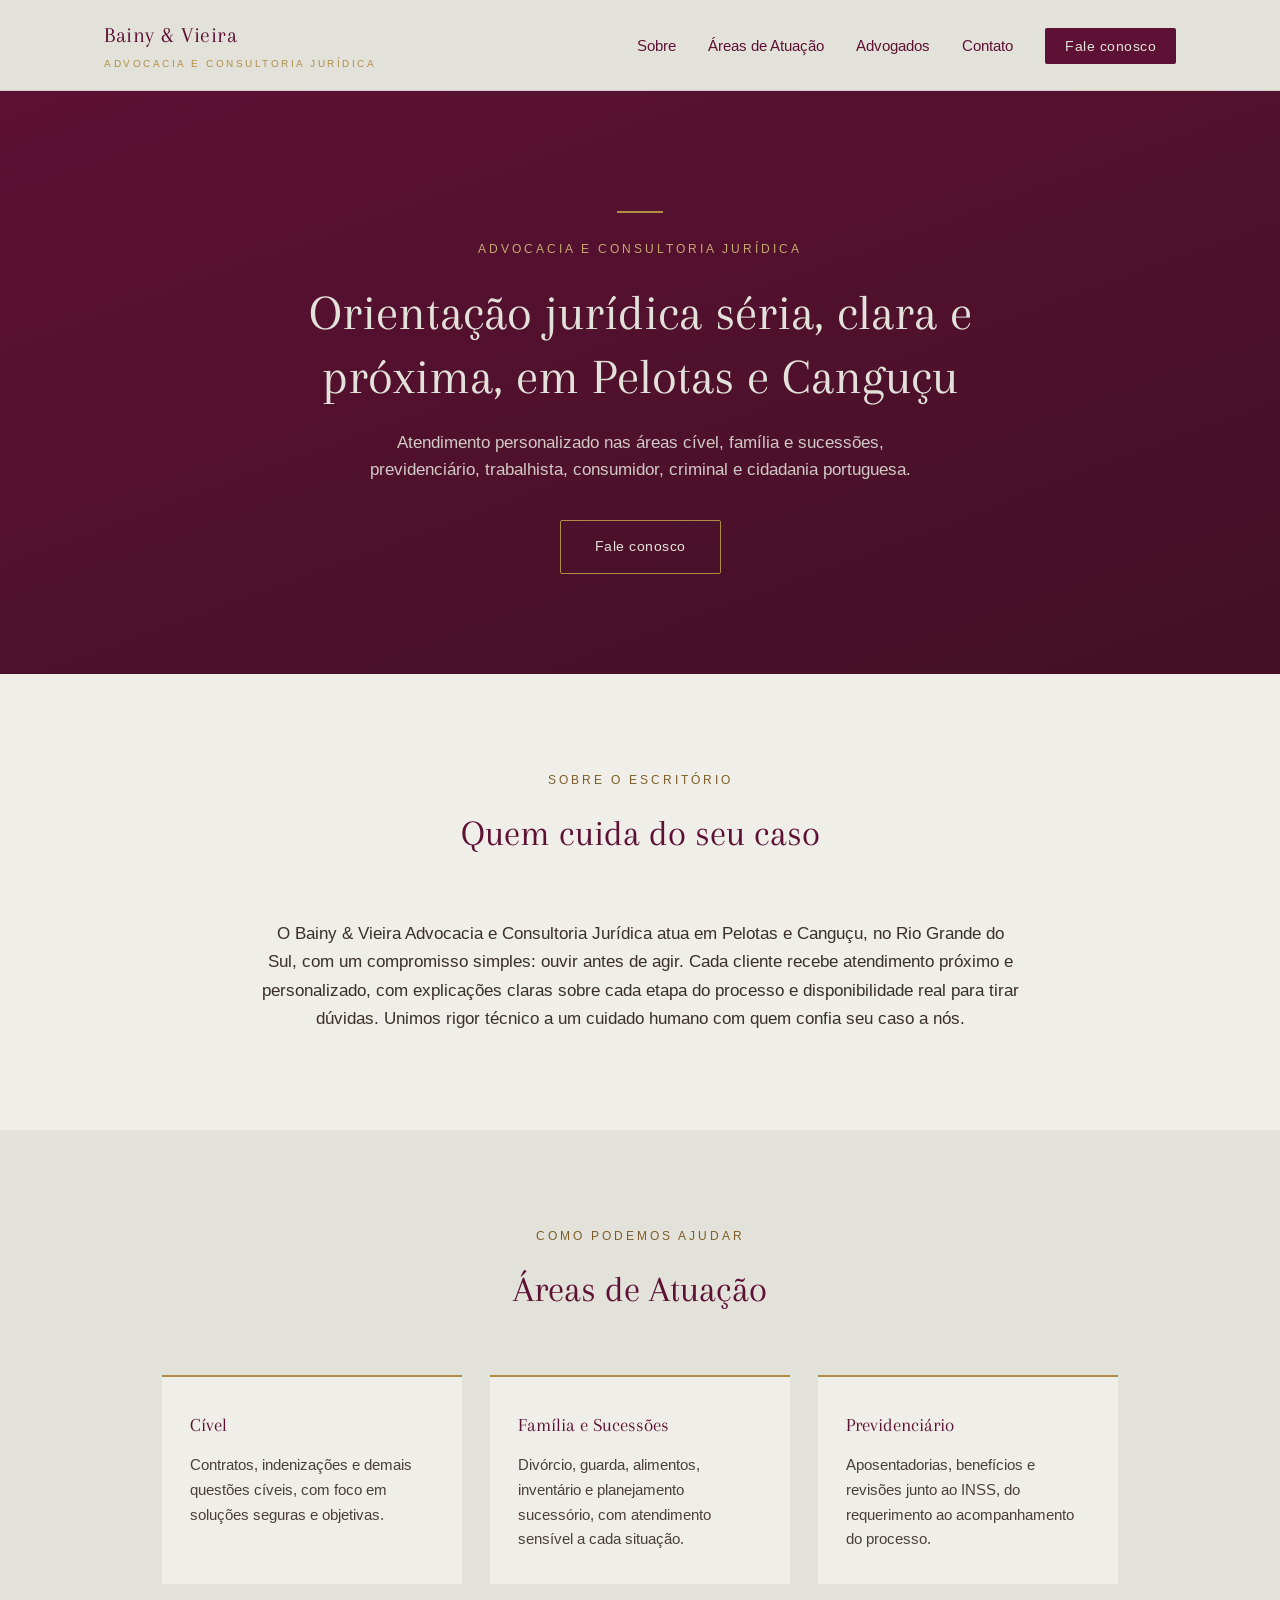
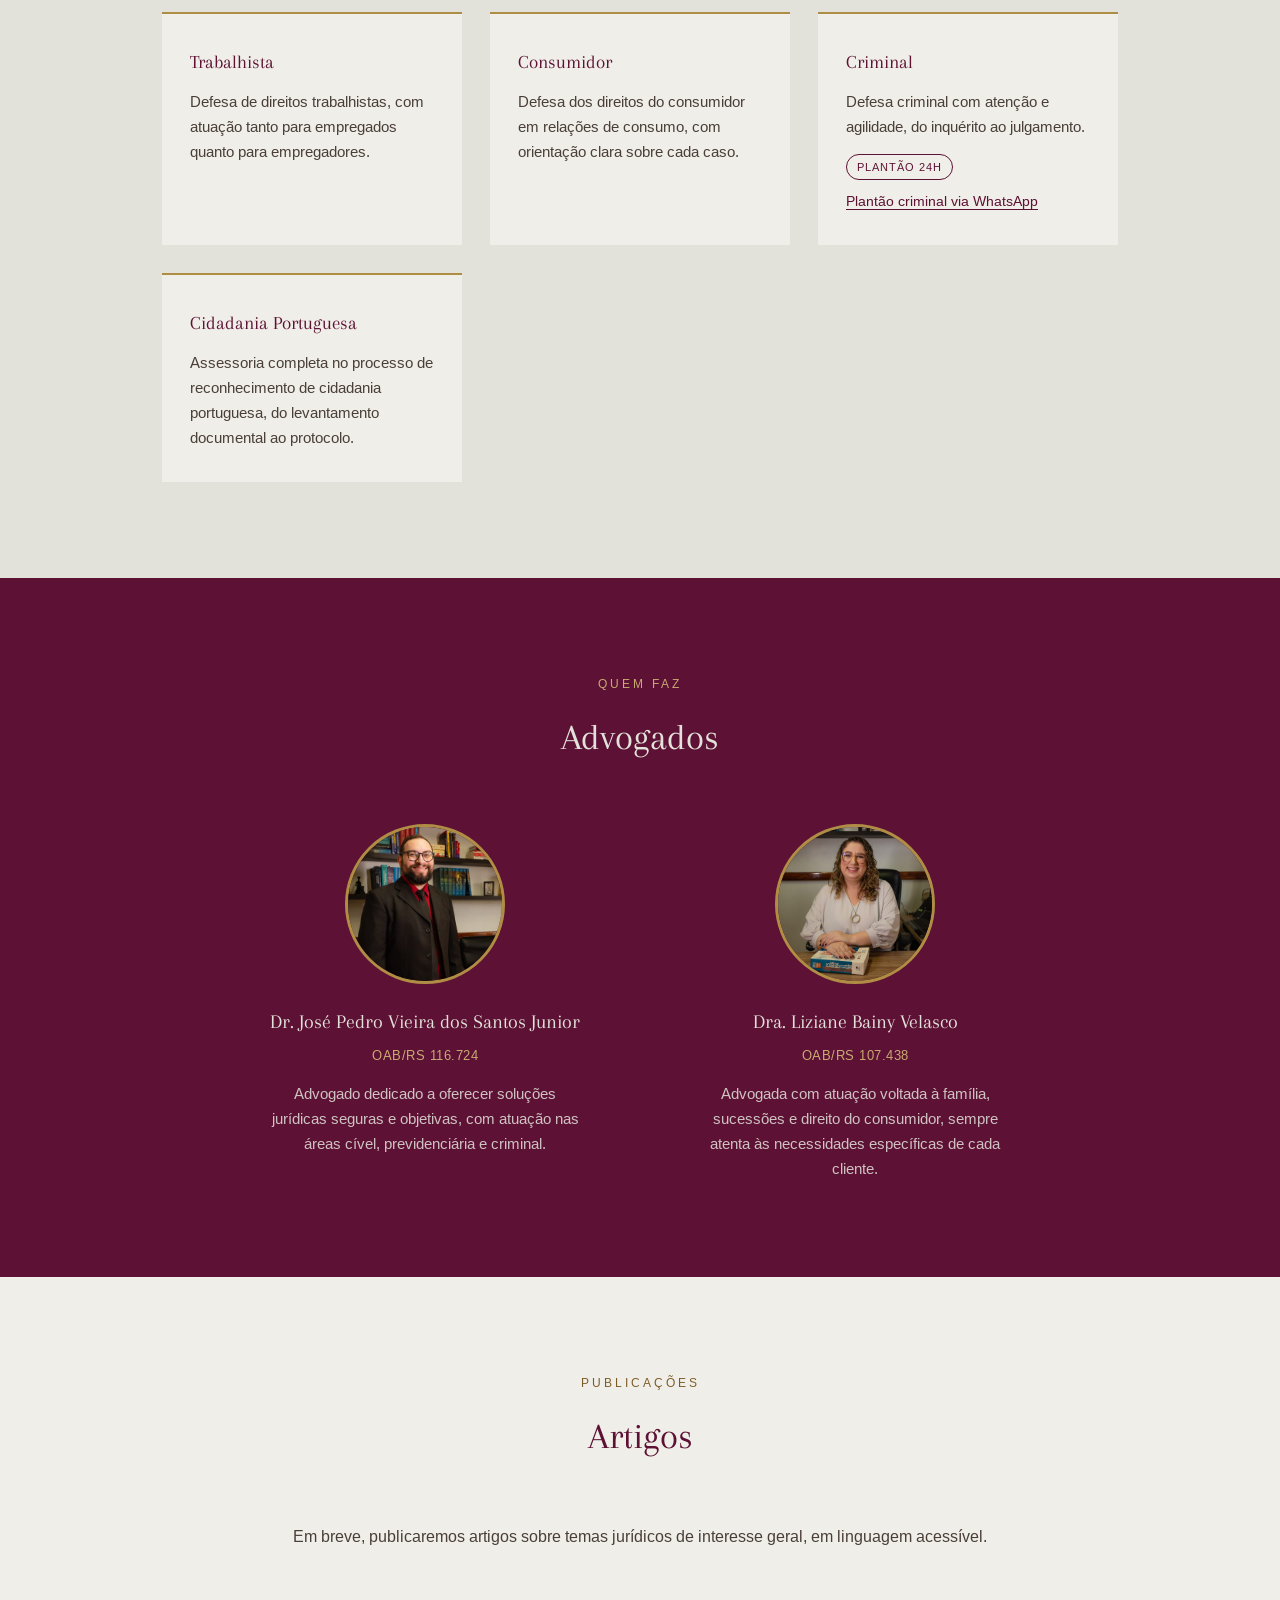
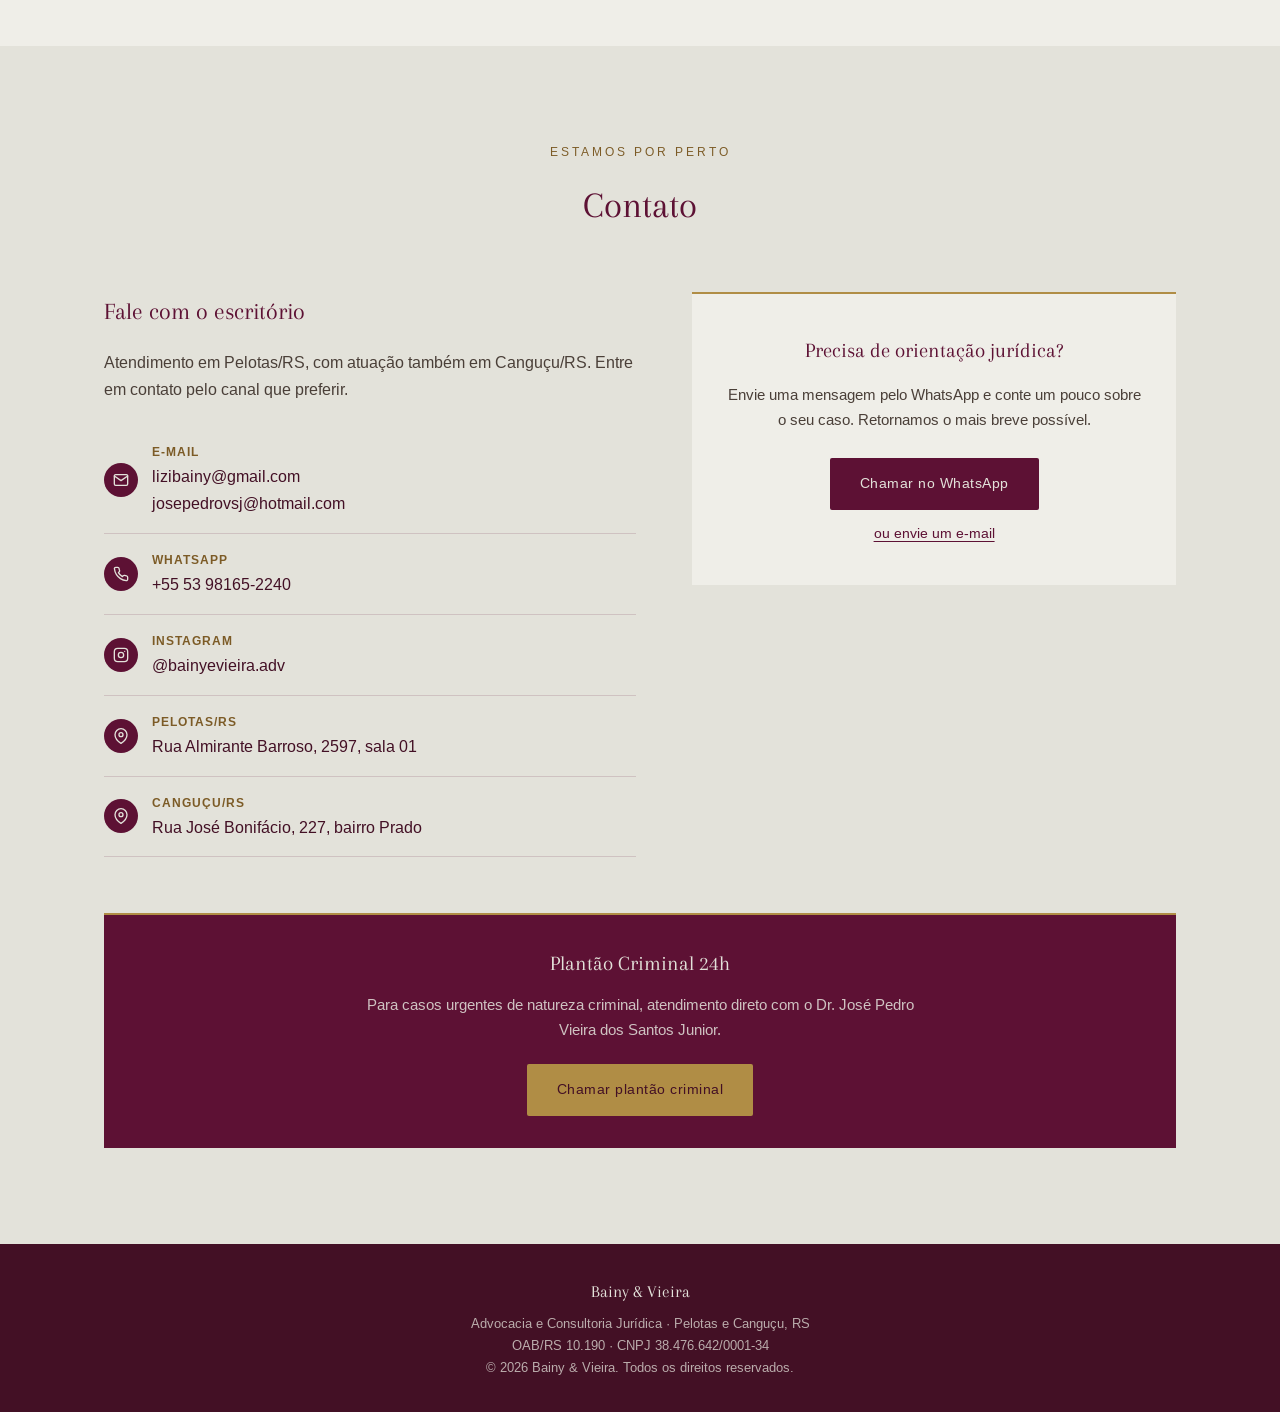
==== commit dd877bbf: "Restaura o site ao estado original (v1) Reverte a remoção do conteúdo e o retorno do domínio customi" ====
--- a/index.html
+++ b/index.html
@@ -1,31 +1,220 @@
-<!doctype html>
-<html lang="pt-br">
+<!DOCTYPE html>
+<html lang="pt-BR">
 <head>
-<meta charset="utf-8">
-<meta name="viewport" content="width=device-width, initial-scale=1">
-<title>.</title>
-<style>
-  html, body {
-    margin: 0;
-    padding: 0;
-    height: 100%;
-    background: #000;
-  }
-  .wrap {
-    height: 100vh;
-    display: flex;
-    align-items: center;
-    justify-content: center;
-  }
-  .tenor-gif-embed {
-    max-width: 90vw;
-  }
-</style>
+<meta charset="UTF-8">
+<meta name="viewport" content="width=device-width, initial-scale=1.0">
+<title>Bainy &amp; Vieira Advocacia e Consultoria Jurídica</title>
+<meta name="description" content="Bainy &amp; Vieira Advocacia e Consultoria Jurídica. Atuação em Pelotas e Canguçu, RS, nas áreas Cível, Família e Sucessões, Previdenciário, Trabalhista, Consumidor, Criminal e Cidadania Portuguesa.">
+<link rel="preconnect" href="https://fonts.googleapis.com">
+<link rel="preconnect" href="https://fonts.gstatic.com" crossorigin>
+<link href="https://fonts.googleapis.com/css2?family=Arapey:ital@0;1&family=Arimo:ital,wght@0,400;0,500;0,600;0,700;1,400&display=swap" rel="stylesheet">
+<link rel="stylesheet" href="assets/styles.css">
+<link rel="icon" type="image/svg+xml" href="assets/favicon.svg">
+<meta property="og:type" content="website">
+<meta property="og:title" content="Bainy &amp; Vieira Advocacia e Consultoria Jurídica">
+<meta property="og:description" content="Orientação jurídica séria, clara e próxima, em Pelotas e Canguçu/RS. Atuação nas áreas Cível, Família, Previdenciário, Trabalhista, Consumidor, Criminal e Cidadania Portuguesa.">
+<meta property="og:url" content="https://bainyevieira.adv.br">
+<meta property="og:locale" content="pt_BR">
 </head>
 <body>
-<div class="wrap">
-<div class="tenor-gif-embed" data-postid="13673353968724945057" data-share-method="host" data-aspect-ratio="1.74126" data-width="100%"><a href="https://tenor.com/view/e-o-pix-pix-universal-pix-gif-13673353968724945057">E O Pix Universal Pix GIF</a>from <a href="https://tenor.com/search/e+o+pix-gifs">E O Pix GIFs</a></div>
-<script type="text/javascript" async src="https://tenor.com/embed.js"></script>
-</div>
+
+<header>
+  <div class="nav-wrap">
+    <a href="#inicio" class="brand">Bainy &amp; Vieira
+      <span>Advocacia e Consultoria Jurídica</span>
+    </a>
+    <button class="menu-toggle" id="menuToggle" aria-label="Abrir menu">
+      <span></span><span></span><span></span>
+    </button>
+    <nav>
+      <ul id="navList">
+        <li><a href="#sobre">Sobre</a></li>
+        <li><a href="#areas">Áreas de Atuação</a></li>
+        <li><a href="#advogados">Advogados</a></li>
+        <!-- <li><a href="artigos/index.html">Artigos</a></li> -->
+        <li><a href="#contato">Contato</a></li>
+        <li><a href="#contato" class="nav-cta">Fale conosco</a></li>
+      </ul>
+    </nav>
+  </div>
+</header>
+
+<section class="hero" id="inicio">
+  <div class="hero-divider"></div>
+  <p class="eyebrow">Advocacia e Consultoria Jurídica</p>
+  <h1>Orientação jurídica séria, clara e próxima, em Pelotas e Canguçu</h1>
+  <p>Atendimento personalizado nas áreas cível, família e sucessões, previdenciário, trabalhista, consumidor, criminal e cidadania portuguesa.</p>
+  <a href="#contato" class="btn">Fale conosco</a>
+</section>
+
+<section class="sobre" id="sobre">
+  <div class="container">
+    <div class="section-head">
+      <span class="kicker">Sobre o escritório</span>
+      <h2>Quem cuida do seu caso</h2>
+    </div>
+    <div class="sobre-content">
+      <p>O Bainy &amp; Vieira Advocacia e Consultoria Jurídica atua em Pelotas e Canguçu, no Rio Grande do Sul, com um compromisso simples: ouvir antes de agir. Cada cliente recebe atendimento próximo e personalizado, com explicações claras sobre cada etapa do processo e disponibilidade real para tirar dúvidas. Unimos rigor técnico a um cuidado humano com quem confia seu caso a nós.</p>
+    </div>
+  </div>
+</section>
+
+<section id="areas">
+  <div class="container">
+    <div class="section-head">
+      <span class="kicker">Como podemos ajudar</span>
+      <h2>Áreas de Atuação</h2>
+    </div>
+    <div class="areas-grid">
+      <div class="area-card">
+        <h3>Cível</h3>
+        <p>Contratos, indenizações e demais questões cíveis, com foco em soluções seguras e objetivas.</p>
+      </div>
+      <div class="area-card">
+        <h3>Família e Sucessões</h3>
+        <p>Divórcio, guarda, alimentos, inventário e planejamento sucessório, com atendimento sensível a cada situação.</p>
+      </div>
+      <div class="area-card">
+        <h3>Previdenciário</h3>
+        <p>Aposentadorias, benefícios e revisões junto ao INSS, do requerimento ao acompanhamento do processo.</p>
+      </div>
+      <div class="area-card">
+        <h3>Trabalhista</h3>
+        <p>Defesa de direitos trabalhistas, com atuação tanto para empregados quanto para empregadores.</p>
+      </div>
+      <div class="area-card">
+        <h3>Consumidor</h3>
+        <p>Defesa dos direitos do consumidor em relações de consumo, com orientação clara sobre cada caso.</p>
+      </div>
+      <div class="area-card">
+        <h3>Criminal</h3>
+        <p>Defesa criminal com atenção e agilidade, do inquérito ao julgamento.</p>
+        <span class="badge">Plantão 24h</span>
+        <a href="https://wa.me/5553991443211" target="_blank" rel="noopener" class="link-secundario">Plantão criminal via WhatsApp</a>
+      </div>
+      <div class="area-card">
+        <h3>Cidadania Portuguesa</h3>
+        <p>Assessoria completa no processo de reconhecimento de cidadania portuguesa, do levantamento documental ao protocolo.</p>
+      </div>
+    </div>
+  </div>
+</section>
+
+<section class="advogados" id="advogados">
+  <div class="container">
+    <div class="section-head">
+      <span class="kicker">Quem faz</span>
+      <h2>Advogados</h2>
+    </div>
+    <div class="advogados-grid">
+      <div class="advogado-card">
+        <img src="imagem-pedro.jpg" alt="Dr. José Pedro Vieira dos Santos Junior" class="avatar-foto" width="160" height="160" loading="lazy">
+        <h3>Dr. José Pedro Vieira dos Santos Junior</h3>
+        <p class="oab">OAB/RS 116.724</p>
+        <p class="bio">Advogado dedicado a oferecer soluções jurídicas seguras e objetivas, com atuação nas áreas cível, previdenciária e criminal.</p>
+      </div>
+      <div class="advogado-card">
+        <img src="imagem-lizi.jpg" alt="Dra. Liziane Bainy Velasco" class="avatar-foto" width="160" height="160" loading="lazy">
+        <h3>Dra. Liziane Bainy Velasco</h3>
+        <p class="oab">OAB/RS 107.438</p>
+        <p class="bio">Advogada com atuação voltada à família, sucessões e direito do consumidor, sempre atenta às necessidades específicas de cada cliente.</p>
+      </div>
+    </div>
+  </div>
+</section>
+
+<section class="artigos" id="artigos-home">
+  <div class="container">
+    <div class="section-head">
+      <span class="kicker">Publicações</span>
+      <h2>Artigos</h2>
+    </div>
+    <p class="artigos-em-breve">Em breve, publicaremos artigos sobre temas jurídicos de interesse geral, em linguagem acessível.</p>
+  </div>
+</section>
+
+<section id="contato">
+  <div class="container">
+    <div class="section-head">
+      <span class="kicker">Estamos por perto</span>
+      <h2>Contato</h2>
+    </div>
+    <div class="contato-grid">
+      <div class="contato-info">
+        <h3>Fale com o escritório</h3>
+        <p>Atendimento em Pelotas/RS, com atuação também em Canguçu/RS. Entre em contato pelo canal que preferir.</p>
+        <ul class="contato-lista">
+          <li>
+            <span class="icone" aria-hidden="true">
+              <svg viewBox="0 0 24 24" fill="none" stroke="currentColor" stroke-width="2" stroke-linecap="round" stroke-linejoin="round"><rect x="2" y="4" width="20" height="16" rx="2"/><path d="M22 6l-10 7L2 6"/></svg>
+            </span>
+            <div>
+              <strong>E-mail</strong>
+              <a href="mailto:lizibainy@gmail.com">lizibainy@gmail.com</a><br>
+              <a href="mailto:josepedrovsj@hotmail.com">josepedrovsj@hotmail.com</a>
+            </div>
+          </li>
+          <li>
+            <span class="icone" aria-hidden="true">
+              <svg viewBox="0 0 24 24" fill="none" stroke="currentColor" stroke-width="2" stroke-linecap="round" stroke-linejoin="round"><path d="M22 16.92v3a2 2 0 0 1-2.18 2 19.79 19.79 0 0 1-8.63-3.07 19.5 19.5 0 0 1-6-6 19.79 19.79 0 0 1-3.07-8.67A2 2 0 0 1 4.11 2h3a2 2 0 0 1 2 1.72c.13.96.36 1.9.7 2.81a2 2 0 0 1-.45 2.11L8.09 9.91a16 16 0 0 0 6 6l1.27-1.27a2 2 0 0 1 2.11-.45c.91.34 1.85.57 2.81.7A2 2 0 0 1 22 16.92z"/></svg>
+            </span>
+            <div>
+              <strong>WhatsApp</strong>
+              <a href="https://wa.me/5553981652240" target="_blank" rel="noopener">+55 53 98165-2240</a>
+            </div>
+          </li>
+          <li>
+            <span class="icone" aria-hidden="true">
+              <svg viewBox="0 0 24 24" fill="none" stroke="currentColor" stroke-width="2" stroke-linecap="round" stroke-linejoin="round"><rect x="2" y="2" width="20" height="20" rx="5"/><circle cx="12" cy="12" r="4"/><circle cx="17.5" cy="6.5" r="1" fill="currentColor" stroke="none"/></svg>
+            </span>
+            <div>
+              <strong>Instagram</strong>
+              <a href="https://instagram.com/bainyevieira.adv" target="_blank" rel="noopener">@bainyevieira.adv</a>
+            </div>
+          </li>
+          <li>
+            <span class="icone" aria-hidden="true">
+              <svg viewBox="0 0 24 24" fill="none" stroke="currentColor" stroke-width="2" stroke-linecap="round" stroke-linejoin="round"><path d="M21 10c0 7-9 13-9 13s-9-6-9-13a9 9 0 0 1 18 0z"/><circle cx="12" cy="10" r="3"/></svg>
+            </span>
+            <div>
+              <strong>Pelotas/RS</strong>
+              <span>Rua Almirante Barroso, 2597, sala 01</span>
+            </div>
+          </li>
+          <li>
+            <span class="icone" aria-hidden="true">
+              <svg viewBox="0 0 24 24" fill="none" stroke="currentColor" stroke-width="2" stroke-linecap="round" stroke-linejoin="round"><path d="M21 10c0 7-9 13-9 13s-9-6-9-13a9 9 0 0 1 18 0z"/><circle cx="12" cy="10" r="3"/></svg>
+            </span>
+            <div>
+              <strong>Canguçu/RS</strong>
+              <span>Rua José Bonifácio, 227, bairro Prado</span>
+            </div>
+          </li>
+        </ul>
+      </div>
+      <div class="contato-card">
+        <h3>Precisa de orientação jurídica?</h3>
+        <p>Envie uma mensagem pelo WhatsApp e conte um pouco sobre o seu caso. Retornamos o mais breve possível.</p>
+        <a href="https://wa.me/5553981652240" target="_blank" rel="noopener" class="btn-vinho">Chamar no WhatsApp</a>
+        <a href="mailto:lizibainy@gmail.com" class="link-secundario">ou envie um e-mail</a>
+      </div>
+    </div>
+    <div class="plantao-criminal">
+      <h3>Plantão Criminal 24h</h3>
+      <p>Para casos urgentes de natureza criminal, atendimento direto com o Dr. José Pedro Vieira dos Santos Junior.</p>
+      <a href="https://wa.me/5553991443211" target="_blank" rel="noopener" class="btn-vinho">Chamar plantão criminal</a>
+    </div>
+  </div>
+</section>
+
+<footer>
+  <div class="brand-footer">Bainy &amp; Vieira</div>
+  <p>Advocacia e Consultoria Jurídica &middot; Pelotas e Canguçu, RS</p>
+  <p>OAB/RS 10.190 &middot; CNPJ 38.476.642/0001-34</p>
+  <p>&copy; <span id="ano"></span> Bainy &amp; Vieira. Todos os direitos reservados.</p>
+</footer>
+
+<script src="assets/main.js"></script>
+
 </body>
 </html>
--- a/assets/styles.css
+++ b/assets/styles.css
@@ -0,0 +1,624 @@
+:root{
+  --vinho: #5D1134;
+  --vinho-escuro: #431025;
+  --creme: #E3E2DA;
+  --creme-claro: #EFEEE8;
+  --dourado: #B08D45;
+  --dourado-claro: #C9AC72;
+  --dourado-texto: #7C5B26;
+  --texto: #2B2320;
+  --sombra: rgba(93,17,52,0.12);
+}
+
+*{ box-sizing: border-box; margin:0; padding:0; }
+
+html{ scroll-behavior: smooth; }
+
+body{
+  font-family: 'Arimo', sans-serif;
+  background: var(--creme);
+  color: var(--texto);
+  line-height: 1.65;
+  -webkit-font-smoothing: antialiased;
+}
+
+h1,h2,h3,.brand{
+  font-family: 'Arapey', serif;
+  font-weight: 400;
+  color: var(--vinho);
+}
+
+a{ color: inherit; text-decoration: none; }
+
+img{ max-width: 100%; display: block; }
+
+.container{
+  max-width: 1120px;
+  margin: 0 auto;
+  padding: 0 24px;
+}
+
+/* ---------- HEADER ---------- */
+header{
+  position: sticky;
+  top: 0;
+  z-index: 100;
+  background: var(--creme);
+  border-bottom: 1px solid rgba(93,17,52,0.12);
+}
+
+.nav-wrap{
+  display: flex;
+  align-items: center;
+  justify-content: space-between;
+  padding: 18px 24px;
+  max-width: 1120px;
+  margin: 0 auto;
+}
+
+.brand{
+  font-size: 1.35rem;
+  letter-spacing: 0.5px;
+}
+
+.brand span{
+  display: block;
+  font-family: 'Arimo', sans-serif;
+  font-size: 0.62rem;
+  letter-spacing: 2.5px;
+  text-transform: uppercase;
+  color: var(--dourado);
+  margin-top: 2px;
+}
+
+nav ul{
+  list-style: none;
+  display: flex;
+  gap: 32px;
+}
+
+nav a{
+  font-size: 0.92rem;
+  color: var(--vinho);
+  position: relative;
+  padding-bottom: 4px;
+}
+
+nav a::after{
+  content: "";
+  position: absolute;
+  left: 0; bottom: 0;
+  width: 0;
+  height: 1px;
+  background: var(--dourado);
+  transition: width 0.25s ease;
+}
+
+nav a:hover::after{ width: 100%; }
+
+.nav-cta{
+  background: var(--vinho);
+  color: var(--creme) !important;
+  padding: 10px 20px;
+  border-radius: 2px;
+  font-size: 0.85rem;
+  letter-spacing: 0.5px;
+  transition: background 0.25s ease;
+}
+.nav-cta:hover{ background: var(--vinho-escuro); }
+.nav-cta::after{ display:none; }
+
+.menu-toggle{
+  display: none;
+  flex-direction: column;
+  gap: 5px;
+  background: none;
+  border: none;
+  cursor: pointer;
+  padding: 6px;
+}
+.menu-toggle span{
+  width: 24px;
+  height: 2px;
+  background: var(--vinho);
+}
+
+/* ---------- HERO ---------- */
+.hero{
+  background: linear-gradient(160deg, var(--vinho) 0%, var(--vinho-escuro) 100%);
+  color: var(--creme);
+  padding: 120px 24px 100px;
+  text-align: center;
+}
+
+.hero .eyebrow{
+  text-transform: uppercase;
+  letter-spacing: 3px;
+  font-size: 0.75rem;
+  color: var(--dourado-claro);
+  margin-bottom: 22px;
+}
+
+.hero h1{
+  color: var(--creme);
+  font-size: clamp(2.1rem, 4.5vw, 3.2rem);
+  max-width: 780px;
+  margin: 0 auto 20px;
+  line-height: 1.25;
+}
+
+.hero p{
+  max-width: 560px;
+  margin: 0 auto 36px;
+  font-size: 1.05rem;
+  color: rgba(227,226,218,0.88);
+}
+
+.btn{
+  display: inline-block;
+  padding: 14px 34px;
+  border: 1px solid var(--dourado);
+  color: var(--creme);
+  font-size: 0.9rem;
+  letter-spacing: 0.5px;
+  border-radius: 2px;
+  transition: all 0.25s ease;
+}
+.btn:hover{
+  background: var(--dourado);
+  color: var(--vinho-escuro);
+}
+
+.hero-divider{
+  width: 46px;
+  height: 2px;
+  background: var(--dourado);
+  margin: 0 auto 26px;
+}
+
+/* ---------- PAGE HEADER (subpáginas) ---------- */
+.pagina-header{
+  background: linear-gradient(160deg, var(--vinho) 0%, var(--vinho-escuro) 100%);
+  color: var(--creme);
+  padding: 76px 24px 60px;
+  text-align: center;
+}
+
+.pagina-header .eyebrow{
+  text-transform: uppercase;
+  letter-spacing: 3px;
+  font-size: 0.75rem;
+  color: var(--dourado-claro);
+  margin-bottom: 16px;
+}
+
+.pagina-header h1{
+  color: var(--creme);
+  font-size: clamp(1.8rem, 4vw, 2.6rem);
+  max-width: 700px;
+  margin: 0 auto 16px;
+}
+
+.pagina-header p{
+  max-width: 560px;
+  margin: 0 auto;
+  color: rgba(227,226,218,0.88);
+  font-size: 1rem;
+}
+
+/* ---------- SECTION GENERIC ---------- */
+section{ padding: 96px 0; }
+
+.section-head{
+  text-align: center;
+  max-width: 620px;
+  margin: 0 auto 56px;
+}
+
+.section-head .kicker{
+  text-transform: uppercase;
+  letter-spacing: 3px;
+  font-size: 0.72rem;
+  color: var(--dourado-texto);
+  display: block;
+  margin-bottom: 14px;
+}
+
+.section-head h2{
+  font-size: clamp(1.7rem, 3vw, 2.3rem);
+}
+
+/* ---------- SOBRE ---------- */
+.sobre{
+  background: var(--creme-claro);
+}
+
+.sobre-content{
+  max-width: 760px;
+  margin: 0 auto;
+  text-align: center;
+}
+
+.sobre-content p{
+  font-size: 1.08rem;
+  color: #3a2f29;
+}
+
+/* ---------- AREAS ---------- */
+.areas-grid{
+  display: grid;
+  grid-template-columns: repeat(auto-fill, minmax(260px, 300px));
+  justify-content: center;
+  gap: 28px;
+}
+
+.area-card{
+  background: var(--creme-claro);
+  border-top: 2px solid var(--dourado);
+  padding: 32px 28px;
+  transition: transform 0.25s ease, box-shadow 0.25s ease;
+}
+
+.area-card:hover{
+  transform: translateY(-4px);
+  box-shadow: 0 14px 30px var(--sombra);
+}
+
+.area-card h3{
+  font-size: 1.2rem;
+  margin-bottom: 12px;
+}
+
+.area-card p{
+  font-size: 0.94rem;
+  color: #4a3f38;
+}
+
+.area-card .badge{
+  display: inline-block;
+  margin-top: 14px;
+  font-size: 0.7rem;
+  letter-spacing: 1px;
+  text-transform: uppercase;
+  color: var(--vinho);
+  border: 1px solid var(--vinho);
+  padding: 3px 10px;
+  border-radius: 20px;
+}
+
+/* ---------- ADVOGADOS ---------- */
+.advogados{
+  background: var(--vinho);
+  color: var(--creme);
+}
+
+.advogados .section-head h2{ color: var(--creme); }
+.advogados .section-head .kicker{ color: var(--dourado-claro); }
+
+.advogados-grid{
+  display: grid;
+  grid-template-columns: repeat(auto-fit, minmax(280px, 1fr));
+  gap: 40px;
+  max-width: 820px;
+  margin: 0 auto;
+}
+
+.advogado-card{
+  text-align: center;
+}
+
+.avatar{
+  width: 108px;
+  height: 108px;
+  border-radius: 50%;
+  background: var(--vinho-escuro);
+  border: 2px solid var(--dourado);
+  display: flex;
+  align-items: center;
+  justify-content: center;
+  margin: 0 auto 22px;
+  font-family: 'Arapey', serif;
+  font-size: 1.7rem;
+  color: var(--dourado-claro);
+}
+
+.avatar-foto{
+  width: 160px;
+  height: 160px;
+  border-radius: 50%;
+  border: 3px solid var(--dourado);
+  object-fit: cover;
+  object-position: center center;
+  margin: 0 auto 22px;
+  display: block;
+}
+
+.advogado-card h3{
+  color: var(--creme);
+  font-size: 1.25rem;
+  margin-bottom: 6px;
+}
+
+.oab{
+  font-size: 0.8rem;
+  color: var(--dourado-claro);
+  letter-spacing: 0.5px;
+  margin-bottom: 16px;
+}
+
+.advogado-card p.bio{
+  font-size: 0.94rem;
+  color: rgba(227,226,218,0.85);
+  max-width: 320px;
+  margin: 0 auto;
+}
+
+/* ---------- ARTIGOS ---------- */
+.artigos{
+  background: var(--creme-claro);
+}
+
+.artigos-grid{
+  display: grid;
+  grid-template-columns: repeat(auto-fill, minmax(280px, 340px));
+  justify-content: center;
+  gap: 28px;
+}
+
+.artigo-card{
+  background: var(--creme);
+  border-top: 2px solid var(--dourado);
+  padding: 30px 28px;
+  display: flex;
+  flex-direction: column;
+  transition: transform 0.25s ease, box-shadow 0.25s ease;
+}
+
+.artigo-card:hover{
+  transform: translateY(-4px);
+  box-shadow: 0 14px 30px var(--sombra);
+}
+
+.artigo-meta{
+  text-transform: uppercase;
+  letter-spacing: 1px;
+  font-size: 0.7rem;
+  color: var(--dourado-texto);
+  margin-bottom: 10px;
+}
+
+.artigo-card h3{
+  font-size: 1.15rem;
+  margin-bottom: 10px;
+}
+
+.artigo-card p{
+  font-size: 0.92rem;
+  color: #4a3f38;
+  margin-bottom: 18px;
+  flex-grow: 1;
+}
+
+.ler-mais{
+  font-size: 0.85rem;
+  color: var(--vinho);
+  font-weight: 600;
+  letter-spacing: 0.3px;
+}
+
+.artigos-cta{
+  text-align: center;
+  margin-top: 44px;
+}
+
+.artigos-em-breve{
+  text-align: center;
+  color: #4a3f38;
+  font-size: 1.02rem;
+}
+
+/* ---------- CONTEÚDO DE ARTIGO ---------- */
+.artigo-conteudo{
+  max-width: 720px;
+  margin: 0 auto;
+}
+
+.artigo-conteudo p{
+  margin-bottom: 20px;
+  font-size: 1.02rem;
+  color: #3a2f29;
+}
+
+.voltar-link{
+  display: inline-block;
+  margin-bottom: 36px;
+  font-size: 0.88rem;
+  color: var(--vinho);
+}
+.voltar-link:hover{ text-decoration: underline; }
+
+/* ---------- CONTATO ---------- */
+.contato-grid{
+  display: grid;
+  grid-template-columns: 1.1fr 1fr;
+  gap: 56px;
+  align-items: start;
+}
+
+.contato-info h3{
+  font-size: 1.5rem;
+  margin-bottom: 18px;
+}
+
+.contato-info p{
+  margin-bottom: 24px;
+  color: #4a3f38;
+}
+
+.contato-lista{
+  list-style: none;
+}
+
+.contato-lista li{
+  display: flex;
+  align-items: center;
+  gap: 14px;
+  padding: 16px 0;
+  border-bottom: 1px solid rgba(93,17,52,0.15);
+}
+
+.contato-lista .icone{
+  width: 34px;
+  height: 34px;
+  border-radius: 50%;
+  background: var(--vinho);
+  color: var(--creme);
+  display: flex;
+  align-items: center;
+  justify-content: center;
+  flex-shrink: 0;
+}
+
+.contato-lista .icone svg{
+  width: 16px;
+  height: 16px;
+}
+
+.contato-lista strong{
+  display: block;
+  font-size: 0.72rem;
+  text-transform: uppercase;
+  letter-spacing: 1px;
+  color: var(--dourado-texto);
+  margin-bottom: 2px;
+}
+
+.contato-lista a, .contato-lista span{
+  font-size: 0.98rem;
+  color: var(--vinho-escuro);
+}
+
+.contato-card{
+  background: var(--creme-claro);
+  border-top: 2px solid var(--dourado);
+  padding: 40px 32px;
+  text-align: center;
+}
+
+.contato-card h3{
+  font-size: 1.3rem;
+  margin-bottom: 14px;
+}
+
+.contato-card p{
+  color: #4a3f38;
+  margin-bottom: 26px;
+  font-size: 0.95rem;
+}
+
+.btn-vinho{
+  display: inline-block;
+  background: var(--vinho);
+  color: var(--creme);
+  padding: 14px 30px;
+  font-size: 0.9rem;
+  letter-spacing: 0.5px;
+  border-radius: 2px;
+  transition: background 0.25s ease;
+  margin-bottom: 12px;
+}
+.btn-vinho:hover{ background: var(--vinho-escuro); }
+
+.link-secundario{
+  display: block;
+  font-size: 0.88rem;
+  color: var(--vinho);
+  text-decoration: underline;
+  text-underline-offset: 3px;
+}
+
+.area-card .link-secundario{
+  margin-top: 10px;
+  display: inline-block;
+}
+
+/* ---------- PLANTAO CRIMINAL ---------- */
+.plantao-criminal{
+  margin-top: 56px;
+  background: var(--vinho);
+  color: var(--creme);
+  padding: 32px;
+  text-align: center;
+  border-top: 2px solid var(--dourado);
+}
+
+.plantao-criminal h3{
+  color: var(--creme);
+  font-size: 1.3rem;
+  margin-bottom: 10px;
+}
+
+.plantao-criminal p{
+  color: rgba(227,226,218,0.85);
+  font-size: 0.95rem;
+  max-width: 560px;
+  margin: 0 auto 22px;
+}
+
+.plantao-criminal .btn-vinho{
+  background: var(--dourado);
+  color: var(--vinho-escuro);
+  margin-bottom: 0;
+}
+.plantao-criminal .btn-vinho:hover{
+  background: var(--dourado-claro);
+}
+
+/* ---------- FOOTER ---------- */
+footer{
+  background: var(--vinho-escuro);
+  color: rgba(227,226,218,0.75);
+  text-align: center;
+  padding: 34px 24px;
+  font-size: 0.82rem;
+}
+
+footer .brand-footer{
+  font-family: 'Arapey', serif;
+  color: var(--creme);
+  font-size: 1.05rem;
+  margin-bottom: 8px;
+}
+
+/* ---------- RESPONSIVE ---------- */
+@media (max-width: 820px){
+  .contato-grid{ grid-template-columns: 1fr; }
+}
+
+@media (max-width: 720px){
+  nav ul{
+    position: absolute;
+    top: 100%;
+    left: 0;
+    right: 0;
+    background: var(--creme);
+    flex-direction: column;
+    align-items: center;
+    gap: 0;
+    max-height: 0;
+    overflow: hidden;
+    transition: max-height 0.3s ease;
+    border-bottom: 1px solid rgba(93,17,52,0.12);
+  }
+  nav ul.open{ max-height: 380px; }
+  nav ul li{ width: 100%; text-align: center; }
+  nav ul li a{ display: block; padding: 16px 0; }
+  nav a::after{ display: none; }
+  .menu-toggle{ display: flex; }
+  .nav-cta{ display: none; }
+}
+
+@media (max-width: 480px){
+  .hero, .pagina-header{ padding: 96px 20px 76px; }
+  section{ padding: 72px 0; }
+}
